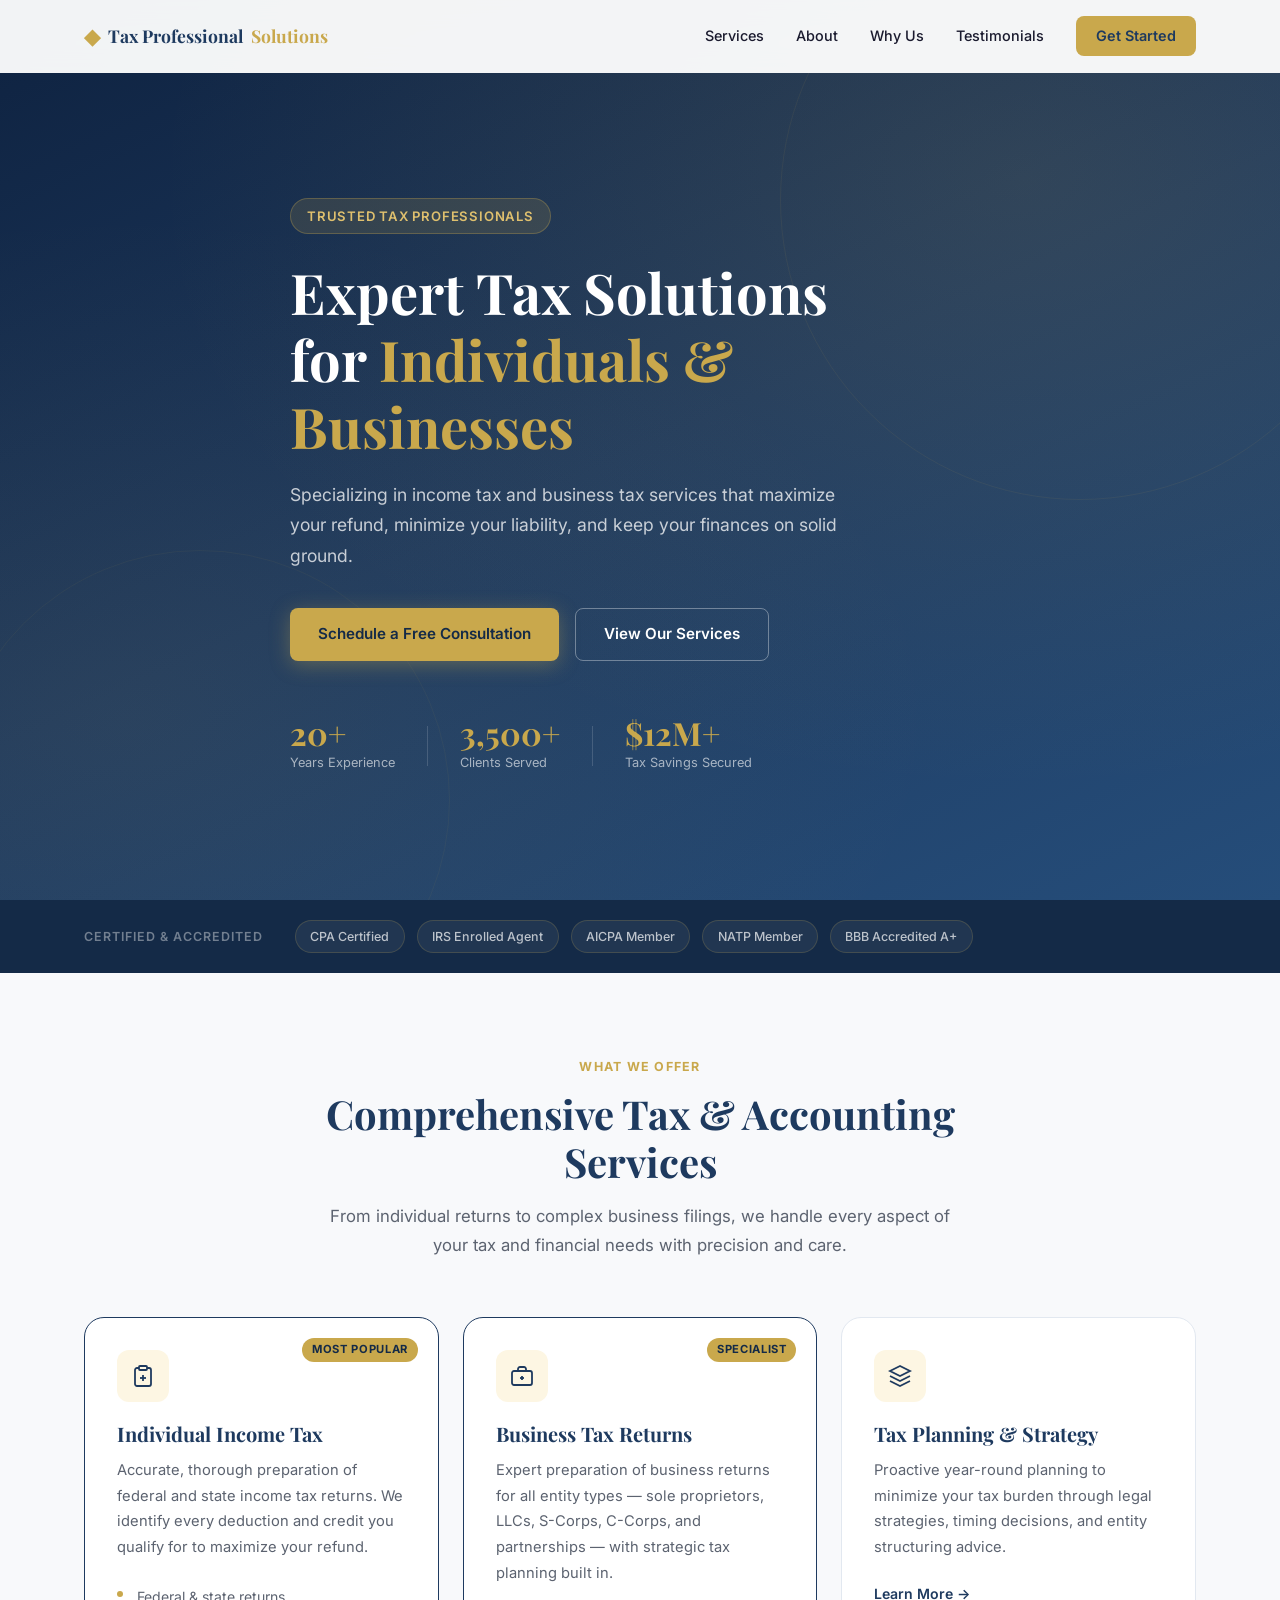
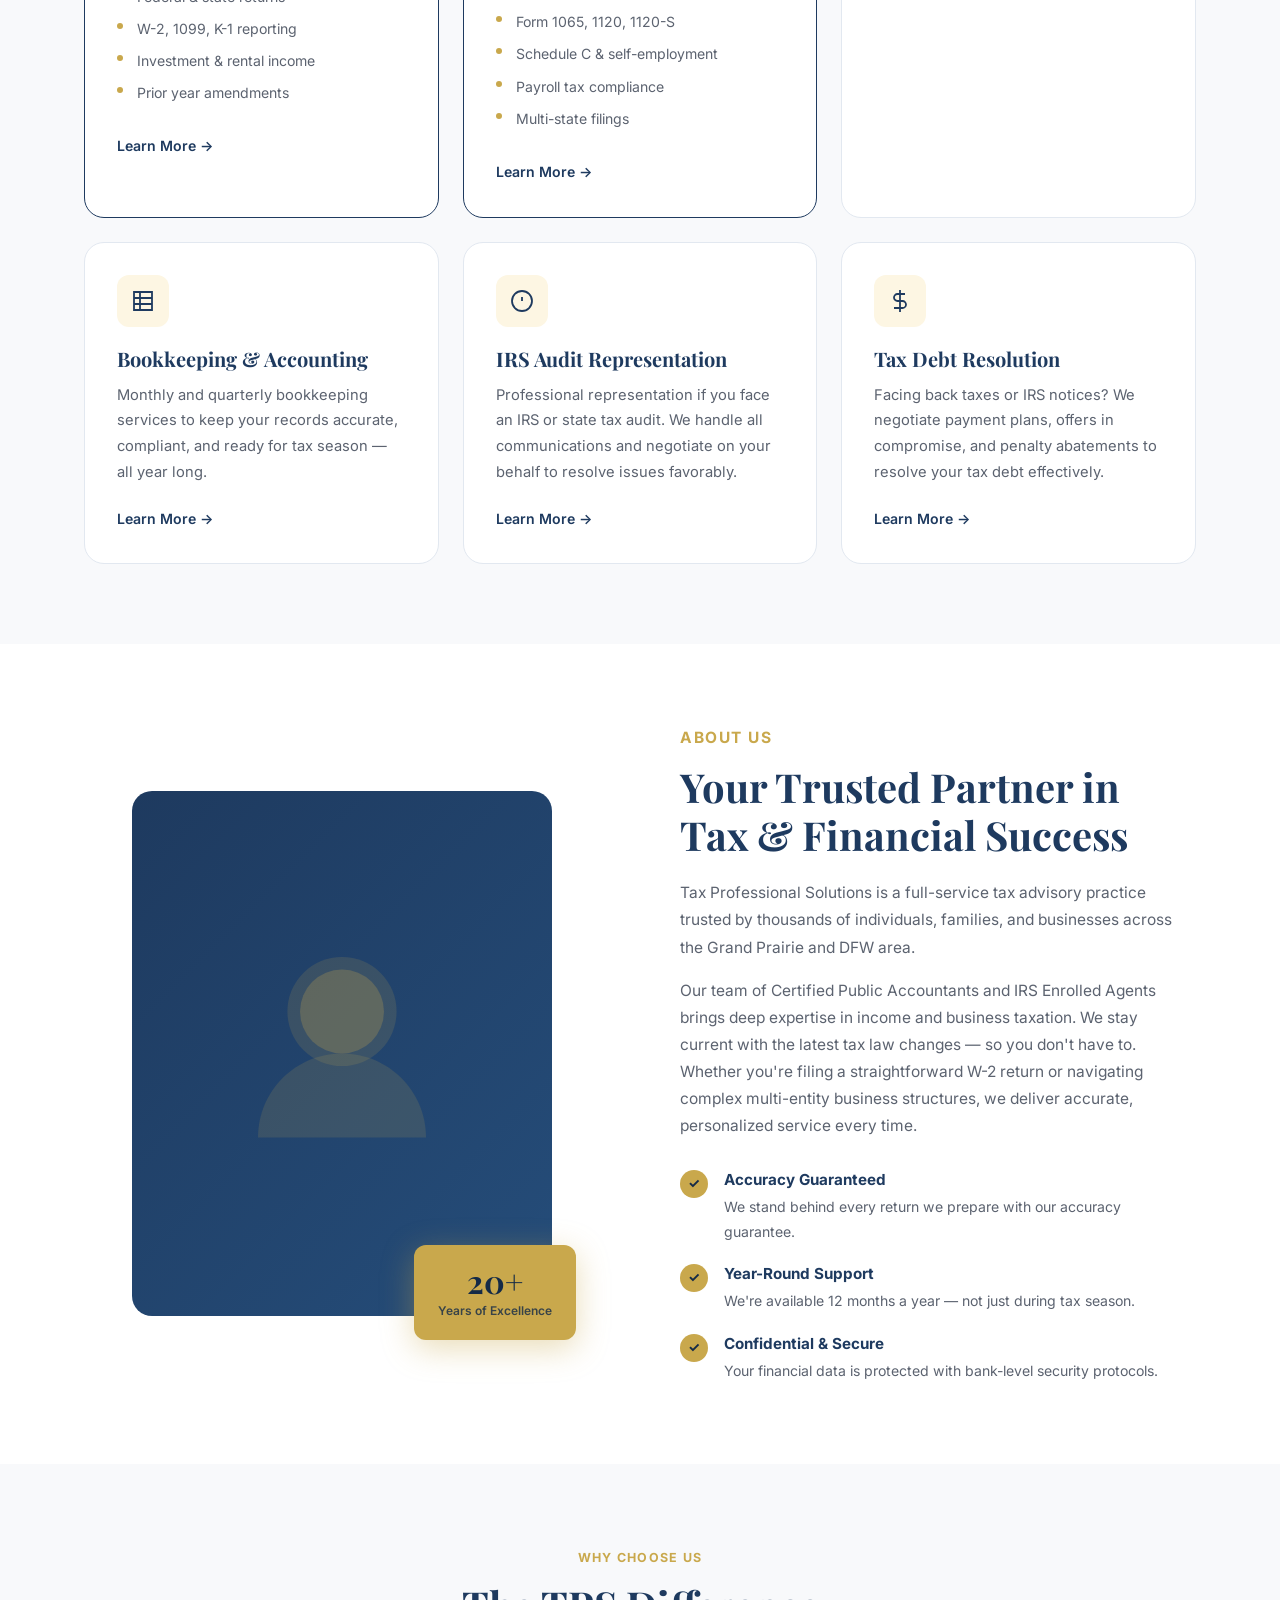
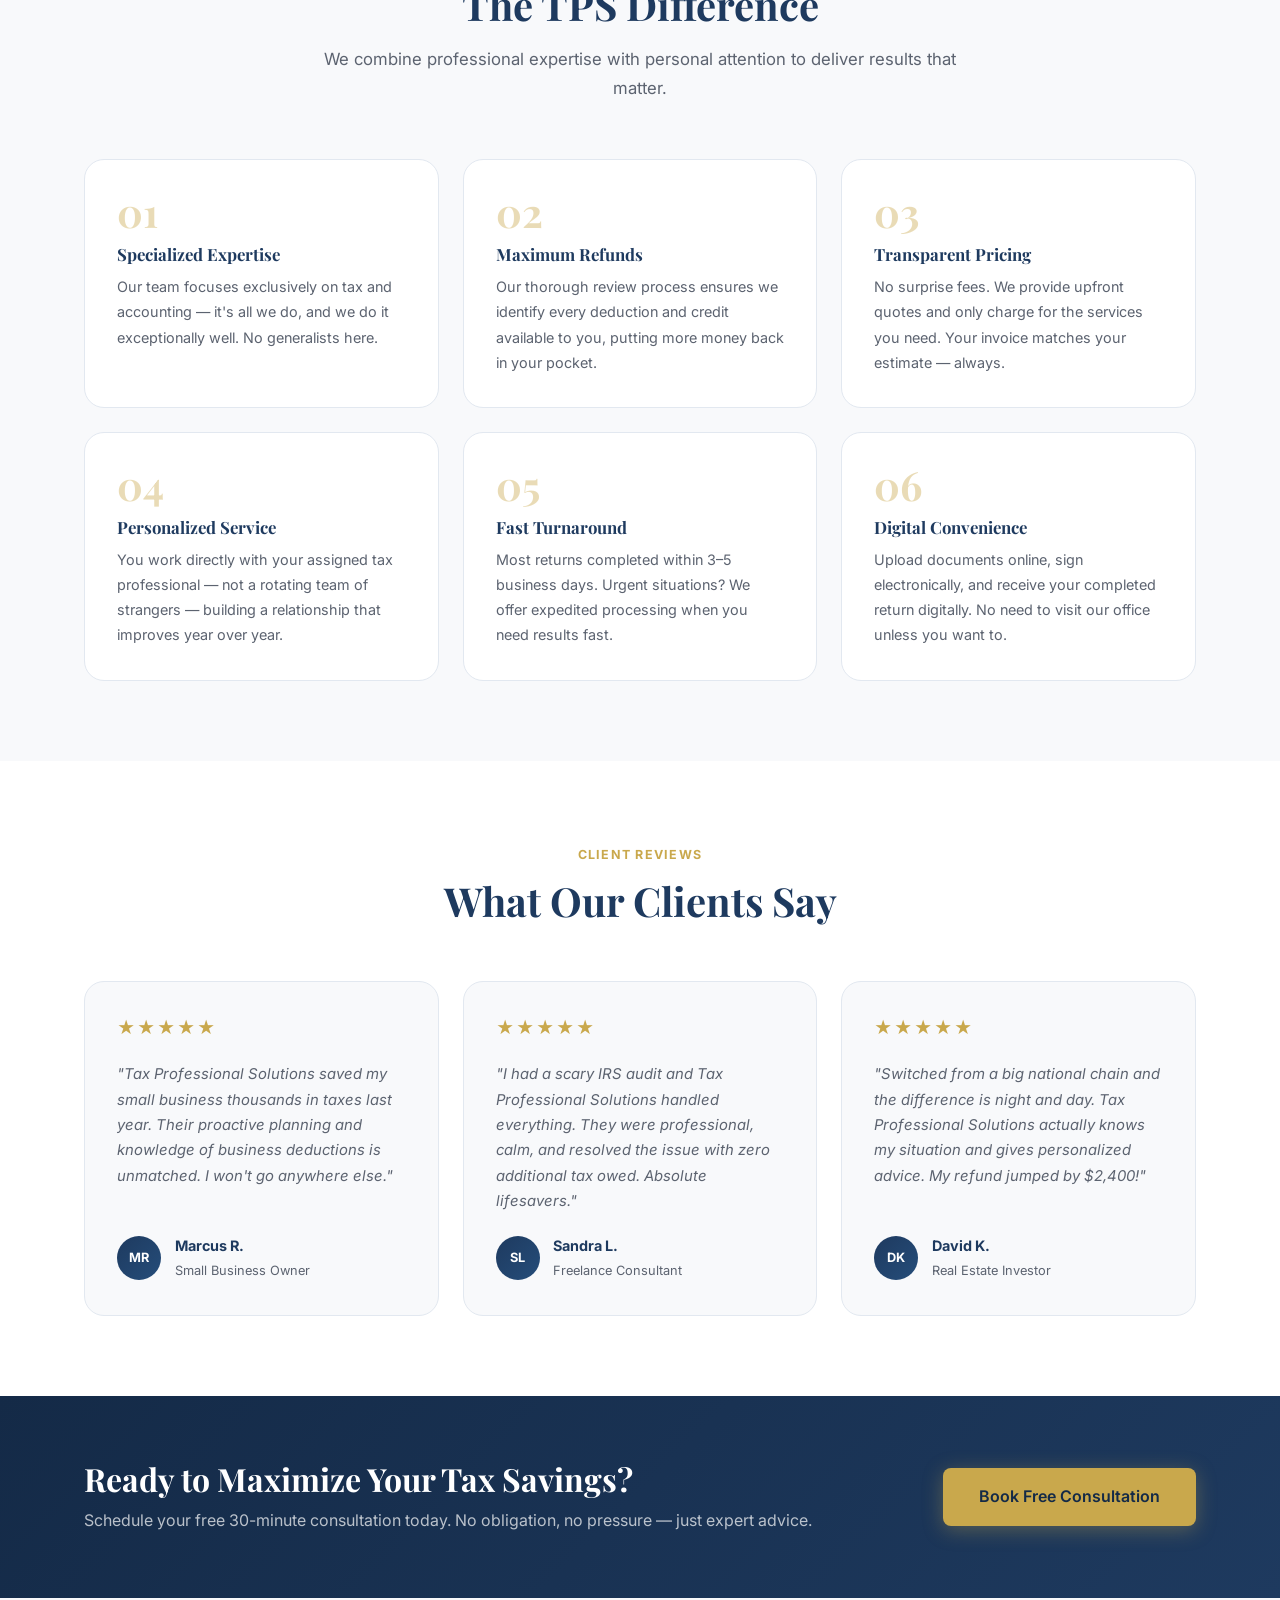
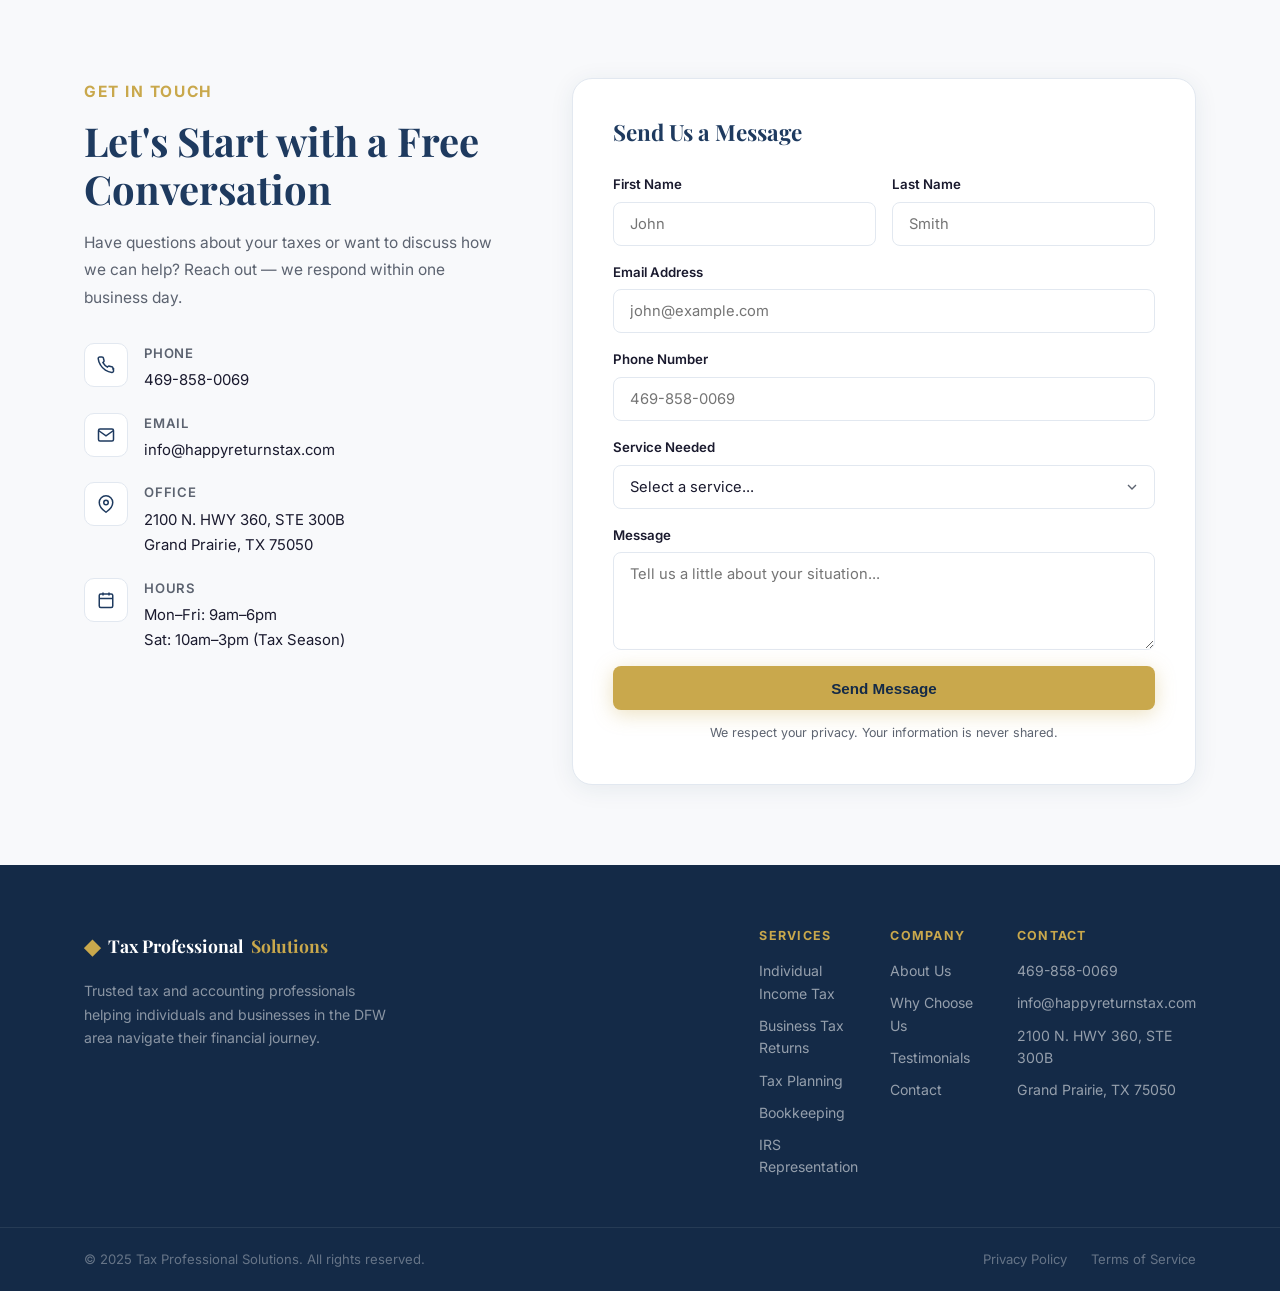
==== accounting/index.html @ 519390d7 "Add Tax Professional Solutions accounting business website Professional website for Tax Professional" ====
<!DOCTYPE html>
<html lang="en">
<head>
  <meta charset="UTF-8" />
  <meta name="viewport" content="width=device-width, initial-scale=1.0" />
  <title>Tax Professional Solutions | Income & Business Tax Specialists</title>
  <link rel="stylesheet" href="style.css" />
  <link rel="preconnect" href="https://fonts.googleapis.com" />
  <link rel="preconnect" href="https://fonts.gstatic.com" crossorigin />
  <link href="https://fonts.googleapis.com/css2?family=Inter:wght@300;400;500;600;700;800&family=Playfair+Display:wght@600;700&display=swap" rel="stylesheet" />
</head>
<body>

  <!-- Navigation -->
  <header class="navbar" id="navbar">
    <div class="container nav-inner">
      <a href="#home" class="logo">
        <span class="logo-icon">&#9670;</span>
        Tax Professional <span>Solutions</span>
      </a>
      <nav class="nav-links" id="nav-links">
        <a href="#services">Services</a>
        <a href="#about">About</a>
        <a href="#why-us">Why Us</a>
        <a href="#testimonials">Testimonials</a>
        <a href="#contact" class="btn-nav">Get Started</a>
      </nav>
      <button class="hamburger" id="hamburger" aria-label="Toggle menu">
        <span></span><span></span><span></span>
      </button>
    </div>
  </header>

  <!-- Hero -->
  <section class="hero" id="home">
    <div class="hero-bg"></div>
    <div class="container hero-content">
      <div class="hero-badge">Trusted Tax Professionals</div>
      <h1>Expert Tax Solutions<br />for <span class="highlight">Individuals &amp; Businesses</span></h1>
      <p class="hero-sub">
        Specializing in income tax and business tax services that maximize your refund,
        minimize your liability, and keep your finances on solid ground.
      </p>
      <div class="hero-actions">
        <a href="#contact" class="btn btn-primary">Schedule a Free Consultation</a>
        <a href="#services" class="btn btn-outline">View Our Services</a>
      </div>
      <div class="hero-stats">
        <div class="stat">
          <span class="stat-num">20+</span>
          <span class="stat-label">Years Experience</span>
        </div>
        <div class="stat-divider"></div>
        <div class="stat">
          <span class="stat-num">3,500+</span>
          <span class="stat-label">Clients Served</span>
        </div>
        <div class="stat-divider"></div>
        <div class="stat">
          <span class="stat-num">$12M+</span>
          <span class="stat-label">Tax Savings Secured</span>
        </div>
      </div>
    </div>
  </section>

  <!-- Trust Bar -->
  <section class="trust-bar">
    <div class="container trust-inner">
      <span class="trust-label">Certified &amp; Accredited</span>
      <div class="trust-badges">
        <div class="badge">CPA Certified</div>
        <div class="badge">IRS Enrolled Agent</div>
        <div class="badge">AICPA Member</div>
        <div class="badge">NATP Member</div>
        <div class="badge">BBB Accredited A+</div>
      </div>
    </div>
  </section>

  <!-- Services -->
  <section class="services section" id="services">
    <div class="container">
      <div class="section-header">
        <p class="section-tag">What We Offer</p>
        <h2>Comprehensive Tax &amp; Accounting Services</h2>
        <p class="section-sub">
          From individual returns to complex business filings, we handle every aspect
          of your tax and financial needs with precision and care.
        </p>
      </div>
      <div class="services-grid">

        <div class="service-card featured">
          <div class="service-icon">
            <svg viewBox="0 0 24 24" fill="none" stroke="currentColor" stroke-width="1.8"><path d="M16 4h2a2 2 0 0 1 2 2v14a2 2 0 0 1-2 2H6a2 2 0 0 1-2-2V6a2 2 0 0 1 2-2h2"/><rect x="8" y="2" width="8" height="4" rx="1" ry="1"/><line x1="12" y1="11" x2="12" y2="17"/><line x1="9" y1="14" x2="15" y2="14"/></svg>
          </div>
          <div class="service-badge">Most Popular</div>
          <h3>Individual Income Tax</h3>
          <p>Accurate, thorough preparation of federal and state income tax returns. We identify every deduction and credit you qualify for to maximize your refund.</p>
          <ul class="service-features">
            <li>Federal &amp; state returns</li>
            <li>W-2, 1099, K-1 reporting</li>
            <li>Investment &amp; rental income</li>
            <li>Prior year amendments</li>
          </ul>
          <a href="#contact" class="service-link">Learn More &rarr;</a>
        </div>

        <div class="service-card featured">
          <div class="service-icon">
            <svg viewBox="0 0 24 24" fill="none" stroke="currentColor" stroke-width="1.8"><rect x="2" y="7" width="20" height="14" rx="2"/><path d="M16 7V5a2 2 0 0 0-2-2h-4a2 2 0 0 0-2 2v2"/><line x1="12" y1="12" x2="12" y2="16"/><line x1="10" y1="14" x2="14" y2="14"/></svg>
          </div>
          <div class="service-badge">Specialist</div>
          <h3>Business Tax Returns</h3>
          <p>Expert preparation of business returns for all entity types — sole proprietors, LLCs, S-Corps, C-Corps, and partnerships — with strategic tax planning built in.</p>
          <ul class="service-features">
            <li>Form 1065, 1120, 1120-S</li>
            <li>Schedule C &amp; self-employment</li>
            <li>Payroll tax compliance</li>
            <li>Multi-state filings</li>
          </ul>
          <a href="#contact" class="service-link">Learn More &rarr;</a>
        </div>

        <div class="service-card">
          <div class="service-icon">
            <svg viewBox="0 0 24 24" fill="none" stroke="currentColor" stroke-width="1.8"><path d="M12 2L2 7l10 5 10-5-10-5z"/><path d="M2 17l10 5 10-5"/><path d="M2 12l10 5 10-5"/></svg>
          </div>
          <h3>Tax Planning &amp; Strategy</h3>
          <p>Proactive year-round planning to minimize your tax burden through legal strategies, timing decisions, and entity structuring advice.</p>
          <a href="#contact" class="service-link">Learn More &rarr;</a>
        </div>

        <div class="service-card">
          <div class="service-icon">
            <svg viewBox="0 0 24 24" fill="none" stroke="currentColor" stroke-width="1.8"><path d="M3 3h18v18H3z"/><path d="M3 9h18M3 15h18M9 3v18"/></svg>
          </div>
          <h3>Bookkeeping &amp; Accounting</h3>
          <p>Monthly and quarterly bookkeeping services to keep your records accurate, compliant, and ready for tax season — all year long.</p>
          <a href="#contact" class="service-link">Learn More &rarr;</a>
        </div>

        <div class="service-card">
          <div class="service-icon">
            <svg viewBox="0 0 24 24" fill="none" stroke="currentColor" stroke-width="1.8"><circle cx="12" cy="12" r="10"/><line x1="12" y1="8" x2="12" y2="12"/><line x1="12" y1="16" x2="12.01" y2="16"/></svg>
          </div>
          <h3>IRS Audit Representation</h3>
          <p>Professional representation if you face an IRS or state tax audit. We handle all communications and negotiate on your behalf to resolve issues favorably.</p>
          <a href="#contact" class="service-link">Learn More &rarr;</a>
        </div>

        <div class="service-card">
          <div class="service-icon">
            <svg viewBox="0 0 24 24" fill="none" stroke="currentColor" stroke-width="1.8"><line x1="12" y1="1" x2="12" y2="23"/><path d="M17 5H9.5a3.5 3.5 0 1 0 0 7h5a3.5 3.5 0 1 1 0 7H6"/></svg>
          </div>
          <h3>Tax Debt Resolution</h3>
          <p>Facing back taxes or IRS notices? We negotiate payment plans, offers in compromise, and penalty abatements to resolve your tax debt effectively.</p>
          <a href="#contact" class="service-link">Learn More &rarr;</a>
        </div>

      </div>
    </div>
  </section>

  <!-- About -->
  <section class="about section" id="about">
    <div class="container about-inner">
      <div class="about-visual">
        <div class="about-img-wrap">
          <div class="about-img-placeholder">
            <svg viewBox="0 0 120 120" fill="none"><circle cx="60" cy="40" r="26" fill="#c9a84c" opacity="0.15"/><circle cx="60" cy="40" r="20" fill="#c9a84c" opacity="0.25"/><path d="M20 100c0-22.1 17.9-40 40-40s40 17.9 40 40" fill="#c9a84c" opacity="0.15"/></svg>
          </div>
          <div class="about-card-float">
            <span class="float-num">20+</span>
            <span class="float-label">Years of Excellence</span>
          </div>
        </div>
      </div>
      <div class="about-text">
        <p class="section-tag">About Us</p>
        <h2>Your Trusted Partner in Tax &amp; Financial Success</h2>
        <p>
          Tax Professional Solutions is a full-service tax advisory practice trusted by thousands
          of individuals, families, and businesses across the Grand Prairie and DFW area.
        </p>
        <p>
          Our team of Certified Public Accountants and IRS Enrolled Agents brings deep expertise
          in income and business taxation. We stay current with the latest tax law changes — so you
          don't have to. Whether you're filing a straightforward W-2 return or navigating complex
          multi-entity business structures, we deliver accurate, personalized service every time.
        </p>
        <div class="about-values">
          <div class="value-item">
            <div class="value-icon">&#10003;</div>
            <div>
              <strong>Accuracy Guaranteed</strong>
              <p>We stand behind every return we prepare with our accuracy guarantee.</p>
            </div>
          </div>
          <div class="value-item">
            <div class="value-icon">&#10003;</div>
            <div>
              <strong>Year-Round Support</strong>
              <p>We're available 12 months a year — not just during tax season.</p>
            </div>
          </div>
          <div class="value-item">
            <div class="value-icon">&#10003;</div>
            <div>
              <strong>Confidential &amp; Secure</strong>
              <p>Your financial data is protected with bank-level security protocols.</p>
            </div>
          </div>
        </div>
      </div>
    </div>
  </section>

  <!-- Why Us -->
  <section class="why-us section" id="why-us">
    <div class="container">
      <div class="section-header">
        <p class="section-tag">Why Choose Us</p>
        <h2>The TPS Difference</h2>
        <p class="section-sub">We combine professional expertise with personal attention to deliver results that matter.</p>
      </div>
      <div class="why-grid">
        <div class="why-card">
          <div class="why-num">01</div>
          <h3>Specialized Expertise</h3>
          <p>Our team focuses exclusively on tax and accounting — it's all we do, and we do it exceptionally well. No generalists here.</p>
        </div>
        <div class="why-card">
          <div class="why-num">02</div>
          <h3>Maximum Refunds</h3>
          <p>Our thorough review process ensures we identify every deduction and credit available to you, putting more money back in your pocket.</p>
        </div>
        <div class="why-card">
          <div class="why-num">03</div>
          <h3>Transparent Pricing</h3>
          <p>No surprise fees. We provide upfront quotes and only charge for the services you need. Your invoice matches your estimate — always.</p>
        </div>
        <div class="why-card">
          <div class="why-num">04</div>
          <h3>Personalized Service</h3>
          <p>You work directly with your assigned tax professional — not a rotating team of strangers — building a relationship that improves year over year.</p>
        </div>
        <div class="why-card">
          <div class="why-num">05</div>
          <h3>Fast Turnaround</h3>
          <p>Most returns completed within 3–5 business days. Urgent situations? We offer expedited processing when you need results fast.</p>
        </div>
        <div class="why-card">
          <div class="why-num">06</div>
          <h3>Digital Convenience</h3>
          <p>Upload documents online, sign electronically, and receive your completed return digitally. No need to visit our office unless you want to.</p>
        </div>
      </div>
    </div>
  </section>

  <!-- Testimonials -->
  <section class="testimonials section" id="testimonials">
    <div class="container">
      <div class="section-header">
        <p class="section-tag">Client Reviews</p>
        <h2>What Our Clients Say</h2>
      </div>
      <div class="testimonials-grid">
        <div class="testimonial-card">
          <div class="stars">&#9733;&#9733;&#9733;&#9733;&#9733;</div>
          <p>"Tax Professional Solutions saved my small business thousands in taxes last year. Their proactive planning and knowledge of business deductions is unmatched. I won't go anywhere else."</p>
          <div class="testimonial-author">
            <div class="author-avatar">MR</div>
            <div>
              <strong>Marcus R.</strong>
              <span>Small Business Owner</span>
            </div>
          </div>
        </div>
        <div class="testimonial-card">
          <div class="stars">&#9733;&#9733;&#9733;&#9733;&#9733;</div>
          <p>"I had a scary IRS audit and Tax Professional Solutions handled everything. They were professional, calm, and resolved the issue with zero additional tax owed. Absolute lifesavers."</p>
          <div class="testimonial-author">
            <div class="author-avatar">SL</div>
            <div>
              <strong>Sandra L.</strong>
              <span>Freelance Consultant</span>
            </div>
          </div>
        </div>
        <div class="testimonial-card">
          <div class="stars">&#9733;&#9733;&#9733;&#9733;&#9733;</div>
          <p>"Switched from a big national chain and the difference is night and day. Tax Professional Solutions actually knows my situation and gives personalized advice. My refund jumped by $2,400!"</p>
          <div class="testimonial-author">
            <div class="author-avatar">DK</div>
            <div>
              <strong>David K.</strong>
              <span>Real Estate Investor</span>
            </div>
          </div>
        </div>
      </div>
    </div>
  </section>

  <!-- CTA Banner -->
  <section class="cta-banner">
    <div class="container cta-inner">
      <div class="cta-text">
        <h2>Ready to Maximize Your Tax Savings?</h2>
        <p>Schedule your free 30-minute consultation today. No obligation, no pressure — just expert advice.</p>
      </div>
      <a href="#contact" class="btn btn-primary btn-lg">Book Free Consultation</a>
    </div>
  </section>

  <!-- Contact -->
  <section class="contact section" id="contact">
    <div class="container contact-inner">
      <div class="contact-info">
        <p class="section-tag">Get In Touch</p>
        <h2>Let's Start with a Free Conversation</h2>
        <p>Have questions about your taxes or want to discuss how we can help? Reach out — we respond within one business day.</p>
        <div class="contact-details">
          <div class="contact-item">
            <div class="contact-icon">
              <svg viewBox="0 0 24 24" fill="none" stroke="currentColor" stroke-width="2"><path d="M22 16.92v3a2 2 0 0 1-2.18 2 19.79 19.79 0 0 1-8.63-3.07A19.5 19.5 0 0 1 4.69 12 19.79 19.79 0 0 1 1.61 3.41 2 2 0 0 1 3.6 1.22h3a2 2 0 0 1 2 1.72c.127.96.361 1.903.7 2.81a2 2 0 0 1-.45 2.11L7.91 8.78a16 16 0 0 0 6 6l.72-.72a2 2 0 0 1 2.11-.45c.907.339 1.85.573 2.81.7A2 2 0 0 1 21.22 16.92z"/></svg>
            </div>
            <div>
              <strong>Phone</strong>
              <span>469-858-0069</span>
            </div>
          </div>
          <div class="contact-item">
            <div class="contact-icon">
              <svg viewBox="0 0 24 24" fill="none" stroke="currentColor" stroke-width="2"><path d="M4 4h16c1.1 0 2 .9 2 2v12c0 1.1-.9 2-2 2H4c-1.1 0-2-.9-2-2V6c0-1.1.9-2 2-2z"/><polyline points="22,6 12,13 2,6"/></svg>
            </div>
            <div>
              <strong>Email</strong>
              <span>info@happyreturnstax.com</span>
            </div>
          </div>
          <div class="contact-item">
            <div class="contact-icon">
              <svg viewBox="0 0 24 24" fill="none" stroke="currentColor" stroke-width="2"><path d="M21 10c0 7-9 13-9 13s-9-6-9-13a9 9 0 0 1 18 0z"/><circle cx="12" cy="10" r="3"/></svg>
            </div>
            <div>
              <strong>Office</strong>
              <span>2100 N. HWY 360, STE 300B<br />Grand Prairie, TX 75050</span>
            </div>
          </div>
          <div class="contact-item">
            <div class="contact-icon">
              <svg viewBox="0 0 24 24" fill="none" stroke="currentColor" stroke-width="2"><rect x="3" y="4" width="18" height="18" rx="2" ry="2"/><line x1="16" y1="2" x2="16" y2="6"/><line x1="8" y1="2" x2="8" y2="6"/><line x1="3" y1="10" x2="21" y2="10"/></svg>
            </div>
            <div>
              <strong>Hours</strong>
              <span>Mon–Fri: 9am–6pm<br />Sat: 10am–3pm (Tax Season)</span>
            </div>
          </div>
        </div>
      </div>
      <div class="contact-form-wrap">
        <form class="contact-form" onsubmit="handleSubmit(event)">
          <h3>Send Us a Message</h3>
          <div class="form-row">
            <div class="form-group">
              <label for="first-name">First Name</label>
              <input type="text" id="first-name" name="first-name" placeholder="John" required />
            </div>
            <div class="form-group">
              <label for="last-name">Last Name</label>
              <input type="text" id="last-name" name="last-name" placeholder="Smith" required />
            </div>
          </div>
          <div class="form-group">
            <label for="email">Email Address</label>
            <input type="email" id="email" name="email" placeholder="john@example.com" required />
          </div>
          <div class="form-group">
            <label for="phone">Phone Number</label>
            <input type="tel" id="phone" name="phone" placeholder="469-858-0069" />
          </div>
          <div class="form-group">
            <label for="service">Service Needed</label>
            <select id="service" name="service">
              <option value="">Select a service...</option>
              <option value="individual-tax">Individual Income Tax</option>
              <option value="business-tax">Business Tax Return</option>
              <option value="tax-planning">Tax Planning &amp; Strategy</option>
              <option value="bookkeeping">Bookkeeping &amp; Accounting</option>
              <option value="irs-audit">IRS Audit Representation</option>
              <option value="tax-debt">Tax Debt Resolution</option>
              <option value="other">Other / Not Sure</option>
            </select>
          </div>
          <div class="form-group">
            <label for="message">Message</label>
            <textarea id="message" name="message" rows="4" placeholder="Tell us a little about your situation..."></textarea>
          </div>
          <button type="submit" class="btn btn-primary btn-full">Send Message</button>
          <p class="form-note">We respect your privacy. Your information is never shared.</p>
        </form>
        <div class="form-success" id="form-success" style="display:none;">
          <div class="success-icon">&#10003;</div>
          <h3>Message Received!</h3>
          <p>Thank you for reaching out. A member of our team will contact you within one business day.</p>
        </div>
      </div>
    </div>
  </section>

  <!-- Footer -->
  <footer class="footer">
    <div class="container footer-inner">
      <div class="footer-brand">
        <a href="#home" class="logo logo-light">
          <span class="logo-icon">&#9670;</span>
          Tax Professional <span>Solutions</span>
        </a>
        <p>Trusted tax and accounting professionals helping individuals and businesses in the DFW area navigate their financial journey.</p>
      </div>
      <div class="footer-links">
        <div class="footer-col">
          <h4>Services</h4>
          <ul>
            <li><a href="#services">Individual Income Tax</a></li>
            <li><a href="#services">Business Tax Returns</a></li>
            <li><a href="#services">Tax Planning</a></li>
            <li><a href="#services">Bookkeeping</a></li>
            <li><a href="#services">IRS Representation</a></li>
          </ul>
        </div>
        <div class="footer-col">
          <h4>Company</h4>
          <ul>
            <li><a href="#about">About Us</a></li>
            <li><a href="#why-us">Why Choose Us</a></li>
            <li><a href="#testimonials">Testimonials</a></li>
            <li><a href="#contact">Contact</a></li>
          </ul>
        </div>
        <div class="footer-col">
          <h4>Contact</h4>
          <ul>
            <li>469-858-0069</li>
            <li>info@happyreturnstax.com</li>
            <li>2100 N. HWY 360, STE 300B</li>
            <li>Grand Prairie, TX 75050</li>
          </ul>
        </div>
      </div>
    </div>
    <div class="footer-bottom">
      <div class="container">
        <p>&copy; 2025 Tax Professional Solutions. All rights reserved.</p>
        <div class="footer-legal">
          <a href="#">Privacy Policy</a>
          <a href="#">Terms of Service</a>
        </div>
      </div>
    </div>
  </footer>

  <script>
    // Sticky nav shadow
    const navbar = document.getElementById('navbar');
    window.addEventListener('scroll', () => {
      navbar.classList.toggle('scrolled', window.scrollY > 20);
    });

    // Mobile hamburger
    const hamburger = document.getElementById('hamburger');
    const navLinks = document.getElementById('nav-links');
    hamburger.addEventListener('click', () => {
      navLinks.classList.toggle('open');
      hamburger.classList.toggle('active');
    });
    navLinks.querySelectorAll('a').forEach(link => {
      link.addEventListener('click', () => {
        navLinks.classList.remove('open');
        hamburger.classList.remove('active');
      });
    });

    // Smooth scroll
    document.querySelectorAll('a[href^="#"]').forEach(anchor => {
      anchor.addEventListener('click', function(e) {
        e.preventDefault();
        const target = document.querySelector(this.getAttribute('href'));
        if (target) {
          const offset = 80;
          const top = target.getBoundingClientRect().top + window.scrollY - offset;
          window.scrollTo({ top, behavior: 'smooth' });
        }
      });
    });

    // Form submit
    function handleSubmit(e) {
      e.preventDefault();
      document.querySelector('.contact-form').style.display = 'none';
      document.getElementById('form-success').style.display = 'flex';
    }

    // Intersection observer for fade-in animations
    const observer = new IntersectionObserver((entries) => {
      entries.forEach(entry => {
        if (entry.isIntersecting) {
          entry.target.classList.add('visible');
        }
      });
    }, { threshold: 0.1 });

    document.querySelectorAll('.service-card, .why-card, .testimonial-card').forEach(el => {
      observer.observe(el);
    });
  </script>
</body>
</html>
---- accounting/style.css ----
/* ============================================================
   Pinnacle Tax & Accounting — Professional Website Styles
   Color Palette: Navy #1e3a5f | Gold #c9a84c | White #ffffff
   ============================================================ */

*, *::before, *::after {
  box-sizing: border-box;
  margin: 0;
  padding: 0;
}

:root {
  --navy: #1e3a5f;
  --navy-dark: #142a47;
  --navy-light: #254d7a;
  --gold: #c9a84c;
  --gold-light: #dfc06e;
  --gold-pale: #fdf6e3;
  --white: #ffffff;
  --off-white: #f8f9fb;
  --text: #1a1a2e;
  --text-muted: #5c6370;
  --border: #e2e8f0;
  --shadow: rgba(30, 58, 95, 0.08);
  --shadow-md: rgba(30, 58, 95, 0.14);
  --radius: 12px;
  --radius-lg: 20px;
}

html {
  scroll-behavior: smooth;
}

body {
  font-family: 'Inter', -apple-system, BlinkMacSystemFont, 'Segoe UI', sans-serif;
  color: var(--text);
  background: var(--white);
  line-height: 1.6;
  -webkit-font-smoothing: antialiased;
}

.container {
  max-width: 1160px;
  margin: 0 auto;
  padding: 0 1.5rem;
}

.section {
  padding: 5rem 0;
}

/* ============================================================
   TYPOGRAPHY
   ============================================================ */

h1, h2, h3, h4 {
  font-family: 'Playfair Display', Georgia, serif;
  line-height: 1.2;
  color: var(--navy);
}

h1 { font-size: clamp(2.2rem, 5vw, 3.5rem); }
h2 { font-size: clamp(1.8rem, 3.5vw, 2.5rem); }
h3 { font-size: 1.25rem; }

p { color: var(--text-muted); line-height: 1.75; }

/* ============================================================
   NAVIGATION
   ============================================================ */

.navbar {
  position: fixed;
  top: 0;
  left: 0;
  right: 0;
  z-index: 1000;
  background: rgba(255, 255, 255, 0.95);
  backdrop-filter: blur(12px);
  border-bottom: 1px solid transparent;
  transition: border-color 0.3s, box-shadow 0.3s;
}

.navbar.scrolled {
  border-color: var(--border);
  box-shadow: 0 2px 20px var(--shadow);
}

.nav-inner {
  display: flex;
  align-items: center;
  justify-content: space-between;
  height: 72px;
}

.logo {
  display: flex;
  align-items: center;
  gap: 0.5rem;
  text-decoration: none;
  font-weight: 700;
  font-size: 1.1rem;
  color: var(--navy);
  font-family: 'Playfair Display', serif;
}

.logo span { color: var(--gold); }

.logo-icon {
  color: var(--gold);
  font-size: 1.3rem;
}

.nav-links {
  display: flex;
  align-items: center;
  gap: 2rem;
  list-style: none;
}

.nav-links a {
  text-decoration: none;
  color: var(--text);
  font-size: 0.9rem;
  font-weight: 500;
  transition: color 0.2s;
}

.nav-links a:hover { color: var(--navy); }

.btn-nav {
  background: var(--gold) !important;
  color: var(--navy) !important;
  padding: 0.55rem 1.25rem;
  border-radius: 8px;
  font-weight: 600 !important;
  transition: background 0.2s, transform 0.2s !important;
}

.btn-nav:hover {
  background: var(--gold-light) !important;
  transform: translateY(-1px);
}

.hamburger {
  display: none;
  flex-direction: column;
  gap: 5px;
  background: none;
  border: none;
  cursor: pointer;
  padding: 4px;
}

.hamburger span {
  display: block;
  width: 24px;
  height: 2px;
  background: var(--navy);
  border-radius: 2px;
  transition: transform 0.3s, opacity 0.3s;
}

.hamburger.active span:nth-child(1) { transform: rotate(45deg) translate(5px, 5px); }
.hamburger.active span:nth-child(2) { opacity: 0; }
.hamburger.active span:nth-child(3) { transform: rotate(-45deg) translate(5px, -5px); }

/* ============================================================
   HERO
   ============================================================ */

.hero {
  position: relative;
  min-height: 100vh;
  display: flex;
  align-items: center;
  background: linear-gradient(155deg, #0e2240 0%, #1e3a5f 50%, #254d7a 100%);
  overflow: hidden;
  padding-top: 72px;
}

.hero-bg {
  position: absolute;
  inset: 0;
  background:
    radial-gradient(ellipse at 80% 20%, rgba(201, 168, 76, 0.12) 0%, transparent 60%),
    radial-gradient(ellipse at 10% 80%, rgba(201, 168, 76, 0.07) 0%, transparent 50%);
}

.hero-bg::before {
  content: '';
  position: absolute;
  top: -100px;
  right: -100px;
  width: 600px;
  height: 600px;
  border-radius: 50%;
  border: 1px solid rgba(201, 168, 76, 0.08);
}

.hero-bg::after {
  content: '';
  position: absolute;
  bottom: -150px;
  left: -50px;
  width: 500px;
  height: 500px;
  border-radius: 50%;
  border: 1px solid rgba(201, 168, 76, 0.06);
}

.hero-content {
  position: relative;
  z-index: 1;
  padding: 4rem 1.5rem;
}

.hero-badge {
  display: inline-block;
  background: rgba(201, 168, 76, 0.15);
  border: 1px solid rgba(201, 168, 76, 0.3);
  color: var(--gold-light);
  font-size: 0.82rem;
  font-weight: 600;
  letter-spacing: 0.06em;
  text-transform: uppercase;
  padding: 0.4rem 1rem;
  border-radius: 50px;
  margin-bottom: 1.5rem;
}

.hero h1 {
  color: var(--white);
  margin-bottom: 1.25rem;
  max-width: 700px;
}

.hero h1 .highlight {
  color: var(--gold);
}

.hero-sub {
  color: rgba(255, 255, 255, 0.75);
  font-size: 1.1rem;
  max-width: 580px;
  margin-bottom: 2.25rem;
}

.hero-actions {
  display: flex;
  gap: 1rem;
  flex-wrap: wrap;
  margin-bottom: 3.5rem;
}

.btn {
  display: inline-flex;
  align-items: center;
  justify-content: center;
  gap: 0.5rem;
  padding: 0.85rem 1.75rem;
  border-radius: 8px;
  font-size: 0.95rem;
  font-weight: 600;
  text-decoration: none;
  border: none;
  cursor: pointer;
  transition: transform 0.2s, box-shadow 0.2s, background 0.2s;
}

.btn:hover { transform: translateY(-2px); }

.btn-primary {
  background: var(--gold);
  color: var(--navy-dark);
  box-shadow: 0 4px 20px rgba(201, 168, 76, 0.35);
}

.btn-primary:hover {
  background: var(--gold-light);
  box-shadow: 0 6px 28px rgba(201, 168, 76, 0.45);
}

.btn-outline {
  background: transparent;
  color: var(--white);
  border: 1.5px solid rgba(255, 255, 255, 0.35);
}

.btn-outline:hover {
  background: rgba(255, 255, 255, 0.08);
  border-color: rgba(255, 255, 255, 0.6);
}

.btn-lg {
  padding: 1rem 2.25rem;
  font-size: 1rem;
}

.btn-full {
  width: 100%;
}

.hero-stats {
  display: flex;
  align-items: center;
  gap: 2rem;
  flex-wrap: wrap;
}

.stat { display: flex; flex-direction: column; }

.stat-num {
  font-family: 'Playfair Display', serif;
  font-size: 2rem;
  font-weight: 700;
  color: var(--gold);
  line-height: 1;
}

.stat-label {
  font-size: 0.8rem;
  color: rgba(255, 255, 255, 0.6);
  margin-top: 0.25rem;
}

.stat-divider {
  width: 1px;
  height: 40px;
  background: rgba(255, 255, 255, 0.15);
}

/* ============================================================
   TRUST BAR
   ============================================================ */

.trust-bar {
  background: var(--navy-dark);
  padding: 1.25rem 0;
}

.trust-inner {
  display: flex;
  align-items: center;
  gap: 2rem;
  flex-wrap: wrap;
}

.trust-label {
  font-size: 0.78rem;
  font-weight: 600;
  text-transform: uppercase;
  letter-spacing: 0.08em;
  color: rgba(255, 255, 255, 0.4);
  white-space: nowrap;
}

.trust-badges {
  display: flex;
  gap: 0.75rem;
  flex-wrap: wrap;
}

.badge {
  padding: 0.35rem 0.9rem;
  background: rgba(255, 255, 255, 0.06);
  border: 1px solid rgba(201, 168, 76, 0.2);
  border-radius: 50px;
  font-size: 0.78rem;
  font-weight: 500;
  color: rgba(255, 255, 255, 0.7);
}

/* ============================================================
   SECTION HEADERS
   ============================================================ */

.section-header {
  text-align: center;
  max-width: 640px;
  margin: 0 auto 3.5rem;
}

.section-tag {
  display: inline-block;
  font-size: 0.78rem;
  font-weight: 700;
  text-transform: uppercase;
  letter-spacing: 0.1em;
  color: var(--gold);
  margin-bottom: 0.75rem;
}

.section-sub {
  margin-top: 1rem;
  font-size: 1.05rem;
}

/* ============================================================
   SERVICES
   ============================================================ */

.services {
  background: var(--off-white);
}

.services-grid {
  display: grid;
  grid-template-columns: repeat(3, 1fr);
  gap: 1.5rem;
}

.service-card {
  background: var(--white);
  border: 1px solid var(--border);
  border-radius: var(--radius-lg);
  padding: 2rem;
  position: relative;
  transition: transform 0.3s, box-shadow 0.3s, border-color 0.3s;
  opacity: 0;
  transform: translateY(20px);
}

.service-card.visible {
  opacity: 1;
  transform: translateY(0);
  transition: opacity 0.5s ease, transform 0.5s ease, box-shadow 0.3s, border-color 0.3s;
}

.service-card:hover {
  transform: translateY(-4px);
  box-shadow: 0 12px 40px var(--shadow-md);
  border-color: var(--gold);
}

.service-card.featured {
  border-color: var(--navy);
}

.service-card.featured:hover {
  border-color: var(--gold);
}

.service-icon {
  width: 52px;
  height: 52px;
  background: var(--gold-pale);
  border-radius: 12px;
  display: flex;
  align-items: center;
  justify-content: center;
  color: var(--navy);
  margin-bottom: 1.25rem;
}

.service-icon svg {
  width: 24px;
  height: 24px;
}

.service-badge {
  position: absolute;
  top: 1.25rem;
  right: 1.25rem;
  background: var(--gold);
  color: var(--navy-dark);
  font-size: 0.7rem;
  font-weight: 700;
  text-transform: uppercase;
  letter-spacing: 0.06em;
  padding: 0.2rem 0.6rem;
  border-radius: 50px;
}

.service-card h3 {
  margin-bottom: 0.75rem;
  color: var(--navy);
}

.service-card p {
  font-size: 0.92rem;
  margin-bottom: 1.25rem;
}

.service-features {
  list-style: none;
  margin-bottom: 1.5rem;
}

.service-features li {
  font-size: 0.88rem;
  color: var(--text-muted);
  padding: 0.3rem 0;
  padding-left: 1.25rem;
  position: relative;
}

.service-features li::before {
  content: '';
  position: absolute;
  left: 0;
  top: 0.7em;
  width: 6px;
  height: 6px;
  border-radius: 50%;
  background: var(--gold);
}

.service-link {
  display: inline-flex;
  align-items: center;
  gap: 0.4rem;
  font-size: 0.88rem;
  font-weight: 600;
  color: var(--navy);
  text-decoration: none;
  transition: gap 0.2s, color 0.2s;
}

.service-link:hover {
  gap: 0.65rem;
  color: var(--gold);
}

/* ============================================================
   ABOUT
   ============================================================ */

.about { background: var(--white); }

.about-inner {
  display: grid;
  grid-template-columns: 1fr 1fr;
  gap: 5rem;
  align-items: center;
}

.about-visual {
  display: flex;
  justify-content: center;
}

.about-img-wrap {
  position: relative;
  width: 100%;
  max-width: 420px;
}

.about-img-placeholder {
  width: 100%;
  aspect-ratio: 4/5;
  background: linear-gradient(135deg, var(--navy) 0%, var(--navy-light) 100%);
  border-radius: var(--radius-lg);
  display: flex;
  align-items: center;
  justify-content: center;
  overflow: hidden;
}

.about-img-placeholder svg {
  width: 60%;
  height: 60%;
}

.about-card-float {
  position: absolute;
  bottom: -1.5rem;
  right: -1.5rem;
  background: var(--gold);
  color: var(--navy-dark);
  border-radius: var(--radius);
  padding: 1.25rem 1.5rem;
  text-align: center;
  box-shadow: 0 8px 32px rgba(201, 168, 76, 0.4);
}

.float-num {
  display: block;
  font-family: 'Playfair Display', serif;
  font-size: 2rem;
  font-weight: 700;
  line-height: 1;
}

.float-label {
  display: block;
  font-size: 0.75rem;
  font-weight: 600;
  margin-top: 0.25rem;
  opacity: 0.8;
}

.about-text { padding-right: 1rem; }

.about-text .section-tag { display: block; margin-bottom: 0.75rem; }

.about-text h2 { margin-bottom: 1.25rem; }

.about-text > p {
  margin-bottom: 1rem;
  font-size: 0.97rem;
}

.about-values {
  margin-top: 1.75rem;
  display: flex;
  flex-direction: column;
  gap: 1.1rem;
}

.value-item {
  display: flex;
  gap: 1rem;
  align-items: flex-start;
}

.value-icon {
  flex-shrink: 0;
  width: 28px;
  height: 28px;
  background: var(--gold);
  color: var(--navy-dark);
  border-radius: 50%;
  display: flex;
  align-items: center;
  justify-content: center;
  font-weight: 700;
  font-size: 0.85rem;
  margin-top: 2px;
}

.value-item strong {
  display: block;
  font-size: 0.95rem;
  color: var(--navy);
  margin-bottom: 0.2rem;
}

.value-item p {
  font-size: 0.88rem;
  margin: 0;
}

/* ============================================================
   WHY US
   ============================================================ */

.why-us { background: var(--off-white); }

.why-grid {
  display: grid;
  grid-template-columns: repeat(3, 1fr);
  gap: 1.5rem;
}

.why-card {
  background: var(--white);
  border: 1px solid var(--border);
  border-radius: var(--radius-lg);
  padding: 2rem;
  transition: transform 0.3s, box-shadow 0.3s, border-color 0.3s;
  opacity: 0;
  transform: translateY(20px);
}

.why-card.visible {
  opacity: 1;
  transform: translateY(0);
  transition: opacity 0.5s ease, transform 0.5s ease, box-shadow 0.3s, border-color 0.3s;
}

.why-card:hover {
  transform: translateY(-4px);
  box-shadow: 0 10px 36px var(--shadow-md);
  border-color: var(--gold);
}

.why-num {
  font-family: 'Playfair Display', serif;
  font-size: 2.5rem;
  font-weight: 700;
  color: var(--gold);
  opacity: 0.4;
  line-height: 1;
  margin-bottom: 0.75rem;
}

.why-card h3 {
  font-size: 1.05rem;
  margin-bottom: 0.6rem;
}

.why-card p { font-size: 0.9rem; }

/* ============================================================
   TESTIMONIALS
   ============================================================ */

.testimonials { background: var(--white); }

.testimonials-grid {
  display: grid;
  grid-template-columns: repeat(3, 1fr);
  gap: 1.5rem;
}

.testimonial-card {
  background: var(--off-white);
  border: 1px solid var(--border);
  border-radius: var(--radius-lg);
  padding: 2rem;
  display: flex;
  flex-direction: column;
  gap: 1.25rem;
  transition: transform 0.3s, box-shadow 0.3s;
  opacity: 0;
  transform: translateY(20px);
}

.testimonial-card.visible {
  opacity: 1;
  transform: translateY(0);
  transition: opacity 0.5s ease, transform 0.5s ease, box-shadow 0.3s;
}

.testimonial-card:hover {
  transform: translateY(-4px);
  box-shadow: 0 10px 36px var(--shadow-md);
}

.stars {
  color: var(--gold);
  font-size: 1.1rem;
  letter-spacing: 2px;
}

.testimonial-card > p {
  font-size: 0.93rem;
  font-style: italic;
  line-height: 1.7;
  flex: 1;
}

.testimonial-author {
  display: flex;
  align-items: center;
  gap: 0.85rem;
}

.author-avatar {
  width: 44px;
  height: 44px;
  border-radius: 50%;
  background: linear-gradient(135deg, var(--navy), var(--navy-light));
  color: var(--white);
  font-size: 0.8rem;
  font-weight: 700;
  display: flex;
  align-items: center;
  justify-content: center;
  flex-shrink: 0;
}

.testimonial-author strong {
  display: block;
  font-size: 0.9rem;
  color: var(--navy);
}

.testimonial-author span {
  font-size: 0.8rem;
  color: var(--text-muted);
}

/* ============================================================
   CTA BANNER
   ============================================================ */

.cta-banner {
  background: linear-gradient(135deg, var(--navy-dark) 0%, var(--navy) 100%);
  padding: 4rem 0;
}

.cta-inner {
  display: flex;
  align-items: center;
  justify-content: space-between;
  gap: 2rem;
  flex-wrap: wrap;
}

.cta-text h2 {
  color: var(--white);
  margin-bottom: 0.5rem;
  font-size: clamp(1.5rem, 3vw, 2rem);
}

.cta-text p {
  color: rgba(255, 255, 255, 0.7);
  font-size: 1rem;
}

/* ============================================================
   CONTACT
   ============================================================ */

.contact { background: var(--off-white); }

.contact-inner {
  display: grid;
  grid-template-columns: 1fr 1fr;
  gap: 4rem;
  align-items: start;
}

.contact-info .section-tag { display: block; margin-bottom: 0.75rem; }

.contact-info h2 { margin-bottom: 1rem; }

.contact-info > p {
  font-size: 0.97rem;
  margin-bottom: 2rem;
}

.contact-details {
  display: flex;
  flex-direction: column;
  gap: 1.25rem;
}

.contact-item {
  display: flex;
  align-items: flex-start;
  gap: 1rem;
}

.contact-icon {
  width: 44px;
  height: 44px;
  background: var(--white);
  border: 1px solid var(--border);
  border-radius: 10px;
  display: flex;
  align-items: center;
  justify-content: center;
  flex-shrink: 0;
  color: var(--navy);
}

.contact-icon svg {
  width: 18px;
  height: 18px;
}

.contact-item strong {
  display: block;
  font-size: 0.82rem;
  font-weight: 600;
  text-transform: uppercase;
  letter-spacing: 0.06em;
  color: var(--text-muted);
  margin-bottom: 0.2rem;
}

.contact-item span {
  font-size: 0.93rem;
  color: var(--text);
  line-height: 1.5;
}

/* Form */
.contact-form-wrap {
  background: var(--white);
  border: 1px solid var(--border);
  border-radius: var(--radius-lg);
  padding: 2.5rem;
  box-shadow: 0 4px 24px var(--shadow);
}

.contact-form h3 {
  font-family: 'Playfair Display', serif;
  font-size: 1.4rem;
  color: var(--navy);
  margin-bottom: 1.75rem;
}

.form-row {
  display: grid;
  grid-template-columns: 1fr 1fr;
  gap: 1rem;
}

.form-group {
  display: flex;
  flex-direction: column;
  gap: 0.4rem;
  margin-bottom: 1rem;
}

.form-group label {
  font-size: 0.83rem;
  font-weight: 600;
  color: var(--text);
}

.form-group input,
.form-group select,
.form-group textarea {
  padding: 0.75rem 1rem;
  border: 1.5px solid var(--border);
  border-radius: 8px;
  font-size: 0.92rem;
  font-family: inherit;
  color: var(--text);
  background: var(--white);
  transition: border-color 0.2s, box-shadow 0.2s;
  outline: none;
}

.form-group input:focus,
.form-group select:focus,
.form-group textarea:focus {
  border-color: var(--navy);
  box-shadow: 0 0 0 3px rgba(30, 58, 95, 0.1);
}

.form-group select {
  appearance: none;
  background-image: url("data:image/svg+xml,%3Csvg xmlns='http://www.w3.org/2000/svg' viewBox='0 0 24 24' fill='none' stroke='%235c6370' stroke-width='2'%3E%3Cpolyline points='6 9 12 15 18 9'/%3E%3C/svg%3E");
  background-repeat: no-repeat;
  background-position: right 0.85rem center;
  background-size: 16px;
  padding-right: 2.5rem;
}

.form-group textarea { resize: vertical; }

.form-note {
  text-align: center;
  font-size: 0.78rem;
  color: var(--text-muted);
  margin-top: 0.75rem;
}

.form-success {
  display: flex;
  flex-direction: column;
  align-items: center;
  justify-content: center;
  text-align: center;
  padding: 3rem 1rem;
  gap: 1rem;
  min-height: 350px;
}

.success-icon {
  width: 72px;
  height: 72px;
  background: #22c55e;
  color: #fff;
  border-radius: 50%;
  display: flex;
  align-items: center;
  justify-content: center;
  font-size: 2rem;
  font-weight: 700;
}

.form-success h3 { color: var(--navy); font-size: 1.5rem; }
.form-success p { font-size: 0.95rem; max-width: 300px; }

/* ============================================================
   FOOTER
   ============================================================ */

.footer {
  background: var(--navy-dark);
  color: rgba(255, 255, 255, 0.65);
}

.footer-inner {
  display: grid;
  grid-template-columns: 1.4fr 1fr;
  gap: 4rem;
  padding: 4rem 1.5rem 3rem;
  max-width: 1160px;
  margin: 0 auto;
}

.footer-brand .logo-light {
  color: var(--white);
  margin-bottom: 1rem;
  display: inline-flex;
}

.footer-brand p {
  font-size: 0.88rem;
  color: rgba(255, 255, 255, 0.5);
  max-width: 320px;
  line-height: 1.7;
}

.footer-links {
  display: grid;
  grid-template-columns: repeat(3, 1fr);
  gap: 2rem;
}

.footer-col h4 {
  font-family: 'Inter', sans-serif;
  font-size: 0.78rem;
  font-weight: 700;
  text-transform: uppercase;
  letter-spacing: 0.1em;
  color: var(--gold);
  margin-bottom: 1rem;
}

.footer-col ul {
  list-style: none;
  display: flex;
  flex-direction: column;
  gap: 0.6rem;
}

.footer-col ul li,
.footer-col ul a {
  font-size: 0.88rem;
  color: rgba(255, 255, 255, 0.55);
  text-decoration: none;
  transition: color 0.2s;
}

.footer-col ul a:hover { color: var(--gold-light); }

.footer-bottom {
  border-top: 1px solid rgba(255, 255, 255, 0.08);
}

.footer-bottom .container {
  display: flex;
  align-items: center;
  justify-content: space-between;
  padding-top: 1.25rem;
  padding-bottom: 1.25rem;
  flex-wrap: wrap;
  gap: 1rem;
}

.footer-bottom p {
  font-size: 0.82rem;
  color: rgba(255, 255, 255, 0.35);
}

.footer-legal {
  display: flex;
  gap: 1.5rem;
}

.footer-legal a {
  font-size: 0.82rem;
  color: rgba(255, 255, 255, 0.35);
  text-decoration: none;
  transition: color 0.2s;
}

.footer-legal a:hover { color: rgba(255, 255, 255, 0.65); }

/* ============================================================
   RESPONSIVE
   ============================================================ */

@media (max-width: 1024px) {
  .services-grid { grid-template-columns: repeat(2, 1fr); }
  .why-grid { grid-template-columns: repeat(2, 1fr); }
  .about-inner { gap: 3rem; }
}

/* ---- Tablet + Mobile (≤768px) ---- */
@media (max-width: 768px) {
  .section { padding: 3rem 0; }
  .container { padding: 0 1.1rem; }

  /* Nav */
  .nav-inner { height: 62px; }

  .logo {
    font-size: 0.95rem;
    gap: 0.35rem;
  }

  .logo-icon { font-size: 1.1rem; }

  .nav-links {
    position: fixed;
    top: 62px;
    left: 0;
    right: 0;
    background: var(--white);
    border-bottom: 2px solid var(--gold);
    flex-direction: column;
    align-items: stretch;
    padding: 0.5rem 1.1rem 1rem;
    gap: 0;
    transform: translateY(-110%);
    opacity: 0;
    pointer-events: none;
    transition: transform 0.3s ease, opacity 0.3s ease;
    z-index: 999;
    box-shadow: 0 8px 24px var(--shadow-md);
  }

  .nav-links.open {
    transform: translateY(0);
    opacity: 1;
    pointer-events: all;
  }

  .nav-links a {
    padding: 1rem 0;
    border-bottom: 1px solid var(--border);
    font-size: 1rem;
    color: var(--navy);
  }

  .nav-links a:last-child { border-bottom: none; }

  .btn-nav {
    margin-top: 0.75rem;
    padding: 1rem 1.25rem !important;
    text-align: center;
    border-radius: 8px;
    font-size: 1rem !important;
    border-bottom: none !important;
  }

  .hamburger { display: flex; }

  /* Hero */
  .hero {
    min-height: auto;
    padding-top: 62px;
  }

  .hero-content { padding: 2.5rem 1.1rem 3rem; }

  .hero-badge { font-size: 0.75rem; }

  .hero h1 { font-size: clamp(1.75rem, 7vw, 2.5rem); margin-bottom: 1rem; }

  .hero-sub { font-size: 1rem; margin-bottom: 1.75rem; }

  .hero-actions {
    flex-direction: column;
    gap: 0.75rem;
    margin-bottom: 2.5rem;
  }

  .hero-actions .btn { width: 100%; justify-content: center; font-size: 1rem; padding: 1rem 1.5rem; }

  .hero-stats {
    gap: 1.5rem;
    flex-wrap: wrap;
  }

  .stat-divider { display: none; }

  .stat-num { font-size: 1.6rem; }

  /* Trust bar */
  .trust-bar { padding: 1rem 0; overflow: hidden; }

  .trust-inner {
    flex-direction: column;
    align-items: flex-start;
    gap: 0.75rem;
  }

  .trust-badges {
    display: flex;
    flex-wrap: nowrap;
    overflow-x: auto;
    gap: 0.6rem;
    padding-bottom: 0.25rem;
    -webkit-overflow-scrolling: touch;
    scrollbar-width: none;
    width: 100%;
  }

  .trust-badges::-webkit-scrollbar { display: none; }

  .badge { white-space: nowrap; flex-shrink: 0; }

  /* Section headers */
  .section-header { margin-bottom: 2rem; }
  h2 { font-size: clamp(1.5rem, 6vw, 2rem); }

  /* Services */
  .services-grid { grid-template-columns: 1fr; gap: 1rem; }

  .service-card { padding: 1.5rem; border-radius: var(--radius); }

  /* About */
  .about-inner { grid-template-columns: 1fr; gap: 2rem; }
  .about-visual { order: -1; }

  .about-img-wrap {
    max-width: 100%;
  }

  .about-img-placeholder {
    aspect-ratio: 16/9;
    border-radius: var(--radius);
  }

  .about-card-float {
    bottom: -1rem;
    right: 0.75rem;
    padding: 0.9rem 1.1rem;
  }

  .float-num { font-size: 1.5rem; }
  .float-label { font-size: 0.7rem; }

  .about-text { padding-right: 0; }

  /* Why */
  .why-grid { grid-template-columns: 1fr; gap: 1rem; }
  .why-card { padding: 1.5rem; border-radius: var(--radius); }

  /* Testimonials */
  .testimonials-grid { grid-template-columns: 1fr; gap: 1rem; }
  .testimonial-card { padding: 1.5rem; border-radius: var(--radius); }

  /* CTA */
  .cta-banner { padding: 2.5rem 0; }
  .cta-inner { flex-direction: column; text-align: center; gap: 1.5rem; }
  .cta-text h2 { font-size: clamp(1.3rem, 5vw, 1.75rem); }
  .cta-inner .btn { width: 100%; max-width: 360px; }

  /* Contact */
  .contact-inner { grid-template-columns: 1fr; gap: 2rem; }

  .contact-form-wrap {
    padding: 1.5rem 1.25rem;
    border-radius: var(--radius);
  }

  .contact-form h3 { font-size: 1.2rem; margin-bottom: 1.25rem; }

  .form-group input,
  .form-group select,
  .form-group textarea {
    padding: 0.9rem 1rem;
    font-size: 1rem; /* prevents iOS zoom on focus */
  }

  .form-row { grid-template-columns: 1fr; gap: 0; }

  /* Footer */
  .footer-inner {
    grid-template-columns: 1fr;
    gap: 2rem;
    padding: 2.5rem 1.1rem 1.5rem;
  }

  .footer-links { grid-template-columns: repeat(2, 1fr); gap: 1.5rem; }

  .footer-bottom .container {
    flex-direction: column;
    align-items: center;
    text-align: center;
    gap: 0.5rem;
  }
}

/* ---- Small phones (≤480px) ---- */
@media (max-width: 480px) {
  .section { padding: 2.5rem 0; }

  .hero-content { padding: 2rem 1rem 2.5rem; }

  .hero-stats { gap: 1rem; }
  .stat-num { font-size: 1.4rem; }
  .stat-label { font-size: 0.72rem; }

  .footer-links { grid-template-columns: 1fr; gap: 1.25rem; }

  .contact-item { gap: 0.75rem; }
  .contact-icon { width: 38px; height: 38px; flex-shrink: 0; }
}
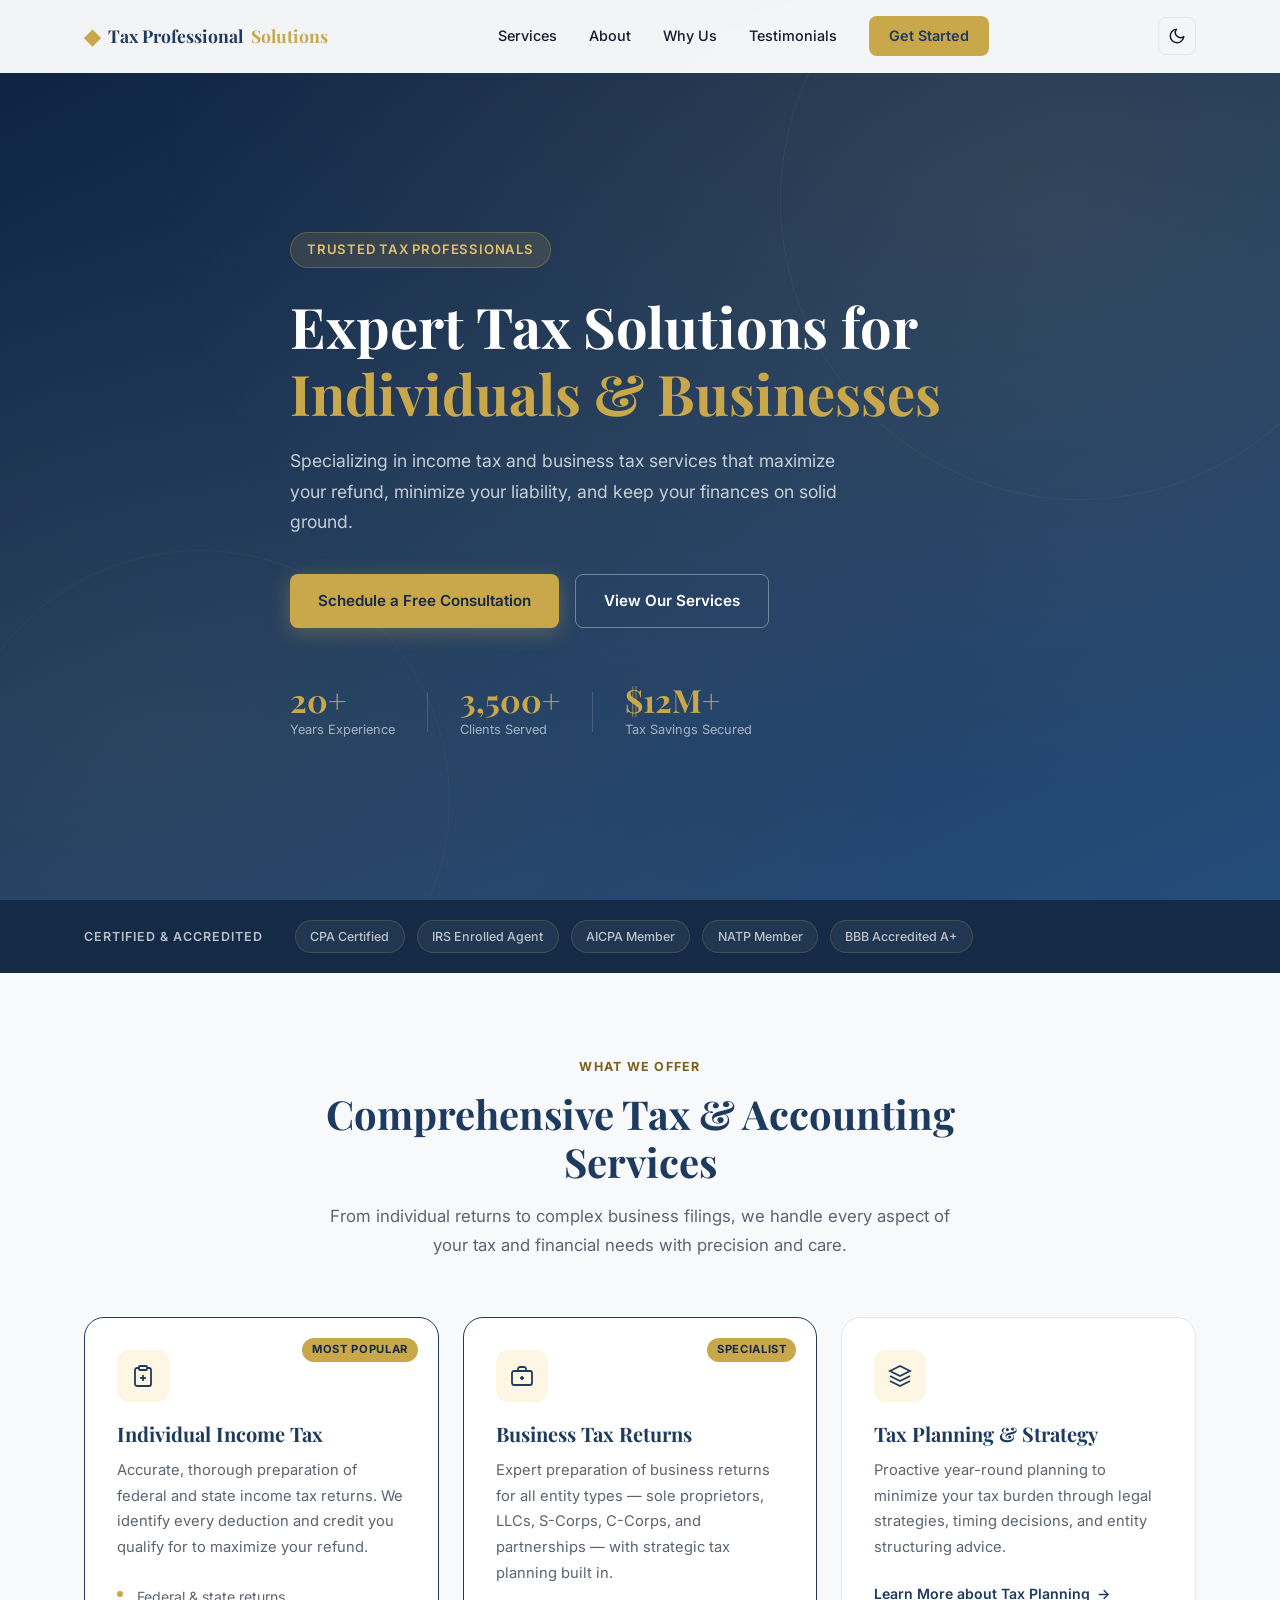
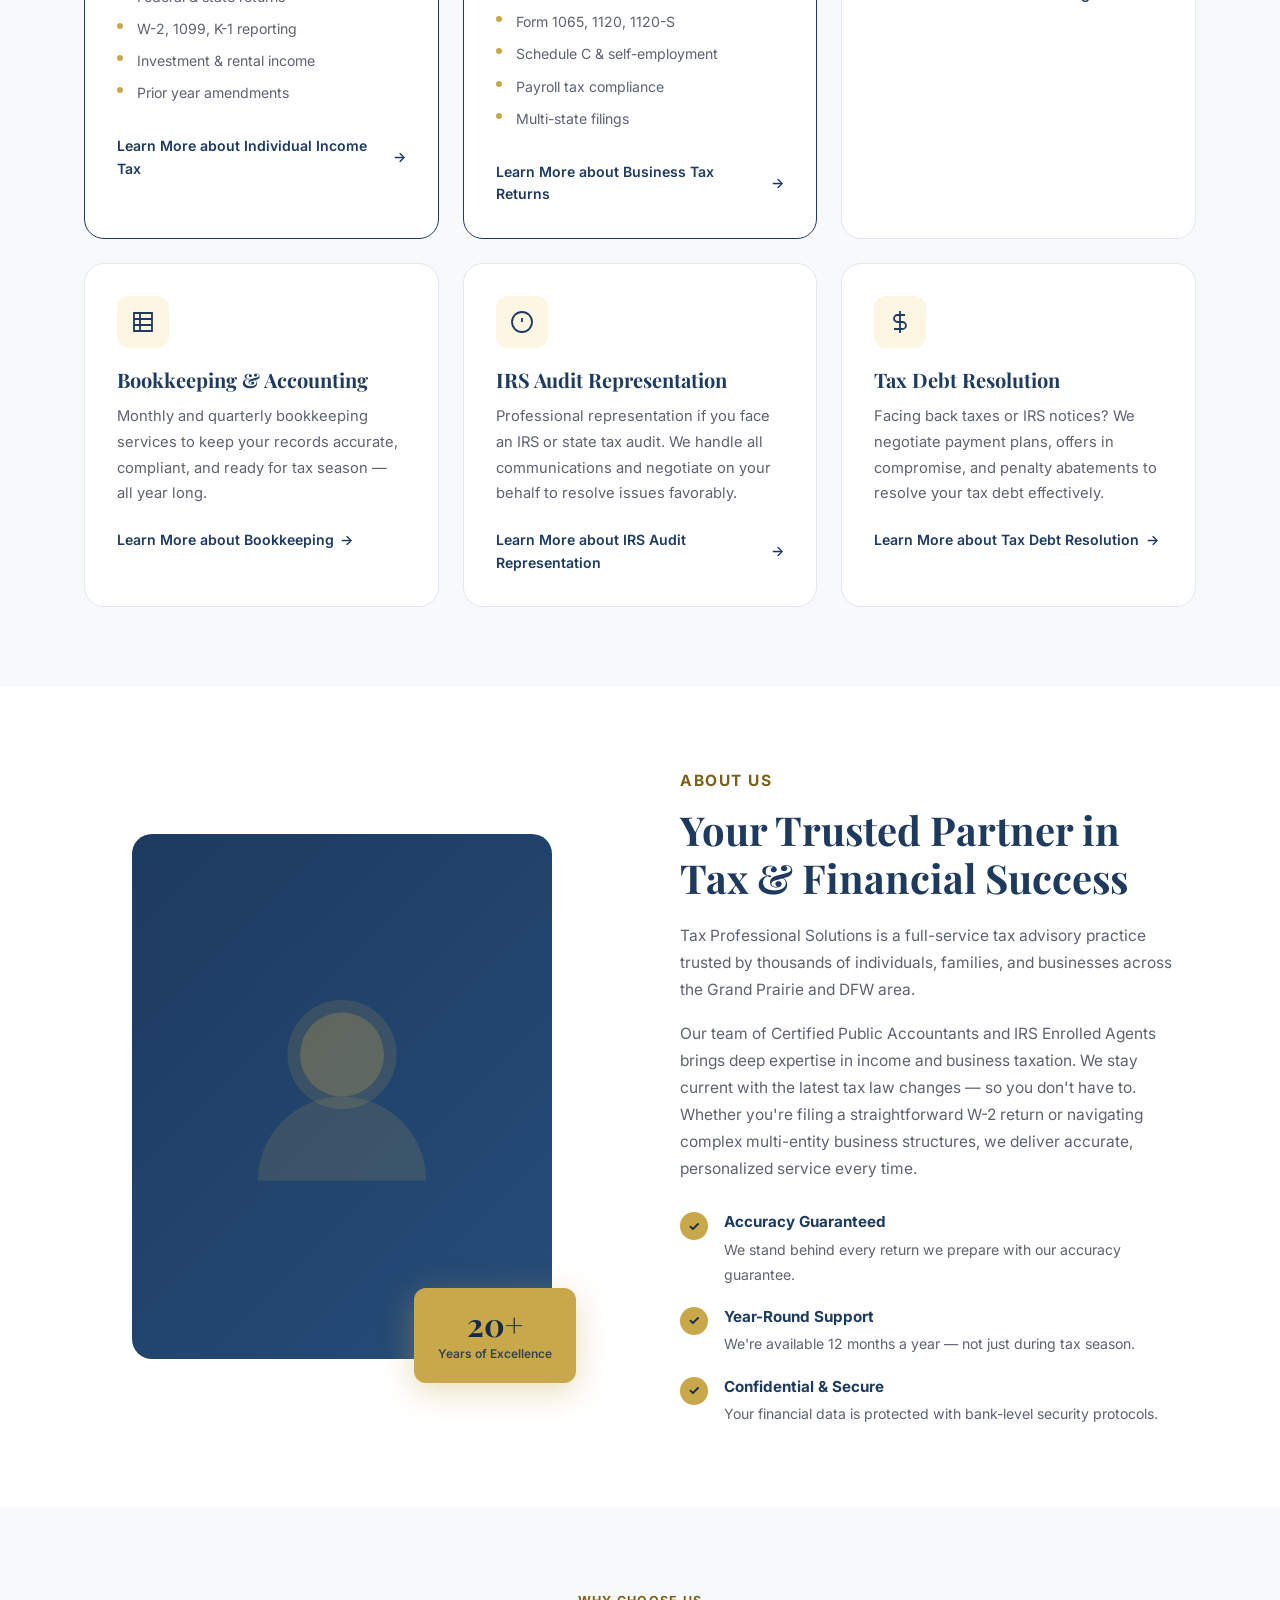
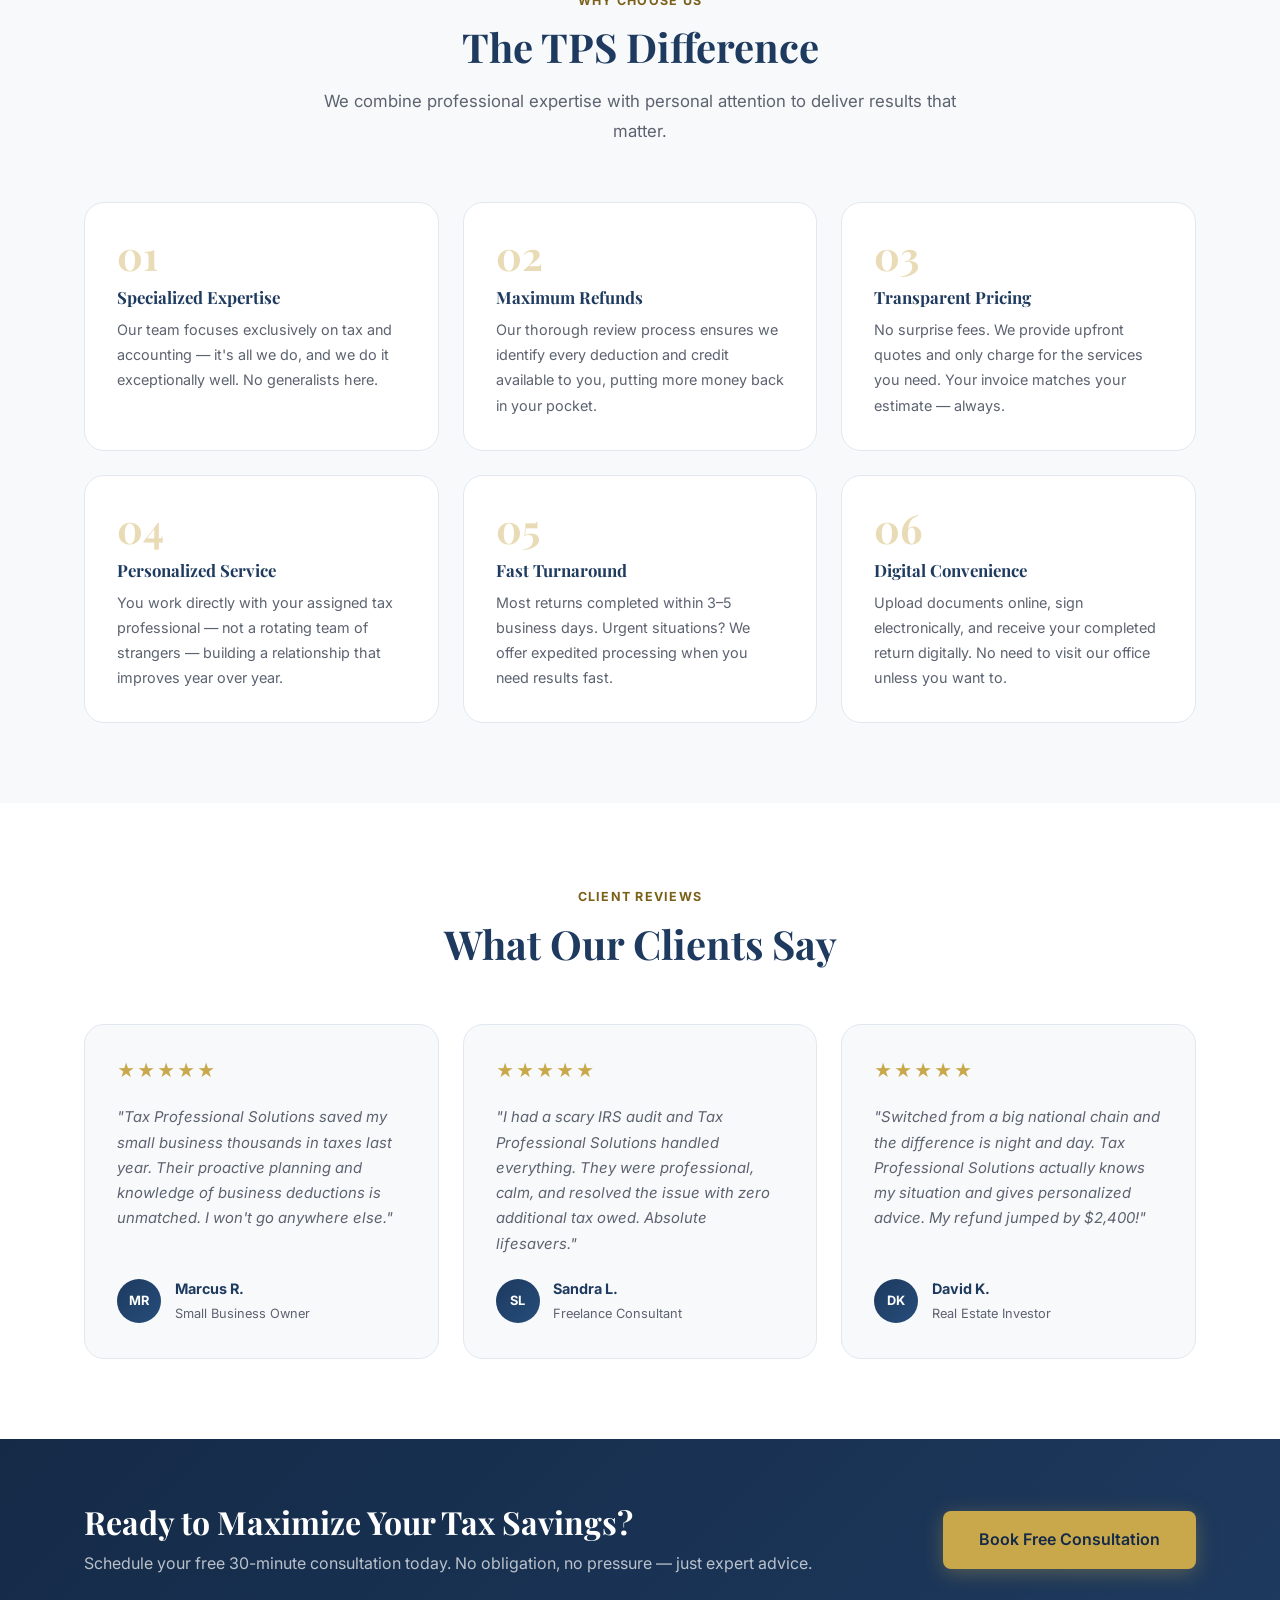
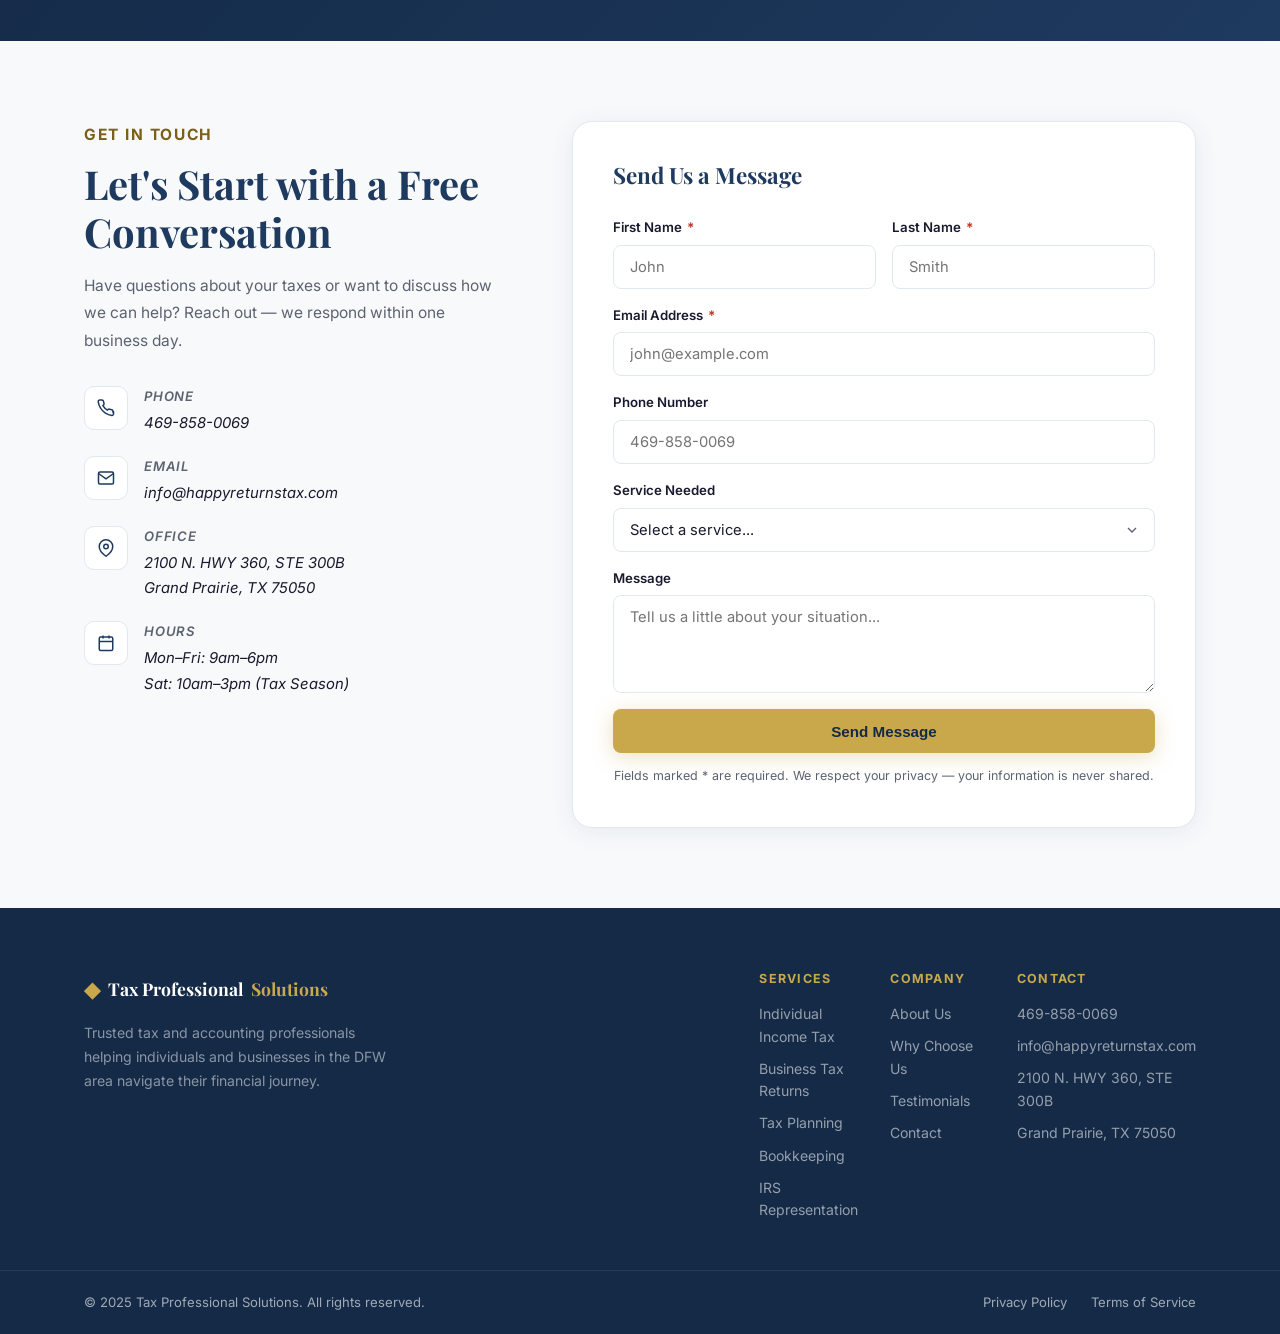
==== commit aaf958fa: "Add dark mode with toggle button and system preference support CSS: - Add semantic theme tokens to :" ====
--- a/accounting/index.html
+++ b/accounting/index.html
@@ -3,427 +3,467 @@
 <head>
   <meta charset="UTF-8" />
   <meta name="viewport" content="width=device-width, initial-scale=1.0" />
-  <title>Tax Professional Solutions | Income & Business Tax Specialists</title>
+  <title>Tax Professional Solutions | Income & Business Tax — Grand Prairie, TX</title>
+  <meta name="description" content="Tax Professional Solutions provides expert income tax and business tax services in Grand Prairie, TX. Serving individuals, families, and businesses across the DFW area. Schedule a free consultation today." />
+  <meta name="theme-color" content="#1e3a5f" />
+  <link rel="icon" type="image/svg+xml" href="favicon.svg" />
   <link rel="stylesheet" href="style.css" />
+  <script>
+    // Apply theme before first paint — prevents flash of wrong theme
+    (function () {
+      var saved = localStorage.getItem('theme');
+      var system = window.matchMedia('(prefers-color-scheme: dark)').matches ? 'dark' : 'light';
+      document.documentElement.setAttribute('data-theme', saved || system);
+    })();
+  </script>
   <link rel="preconnect" href="https://fonts.googleapis.com" />
   <link rel="preconnect" href="https://fonts.gstatic.com" crossorigin />
   <link href="https://fonts.googleapis.com/css2?family=Inter:wght@300;400;500;600;700;800&family=Playfair+Display:wght@600;700&display=swap" rel="stylesheet" />
 </head>
 <body>
 
+  <!-- Skip navigation -->
+  <a href="#main-content" class="skip-link">Skip to main content</a>
+
   <!-- Navigation -->
   <header class="navbar" id="navbar">
     <div class="container nav-inner">
-      <a href="#home" class="logo">
-        <span class="logo-icon">&#9670;</span>
+      <a href="#home" class="logo" aria-label="Tax Professional Solutions — home">
+        <span class="logo-icon" aria-hidden="true">&#9670;</span>
         Tax Professional <span>Solutions</span>
       </a>
-      <nav class="nav-links" id="nav-links">
+      <nav class="nav-links" id="nav-links" aria-label="Main navigation">
         <a href="#services">Services</a>
         <a href="#about">About</a>
         <a href="#why-us">Why Us</a>
         <a href="#testimonials">Testimonials</a>
         <a href="#contact" class="btn-nav">Get Started</a>
       </nav>
-      <button class="hamburger" id="hamburger" aria-label="Toggle menu">
-        <span></span><span></span><span></span>
+      <button class="theme-toggle" id="theme-toggle" aria-label="Switch to dark mode">
+        <!-- Moon: shown in light mode (click to go dark) -->
+        <svg class="icon-moon" viewBox="0 0 24 24" fill="none" stroke="currentColor" stroke-width="2" stroke-linecap="round" stroke-linejoin="round" aria-hidden="true" focusable="false">
+          <path d="M21 12.79A9 9 0 1 1 11.21 3 7 7 0 0 0 21 12.79z"/>
+        </svg>
+        <!-- Sun: shown in dark mode (click to go light) -->
+        <svg class="icon-sun" viewBox="0 0 24 24" fill="none" stroke="currentColor" stroke-width="2" stroke-linecap="round" stroke-linejoin="round" aria-hidden="true" focusable="false">
+          <circle cx="12" cy="12" r="5"/>
+          <line x1="12" y1="1" x2="12" y2="3"/><line x1="12" y1="21" x2="12" y2="23"/>
+          <line x1="4.22" y1="4.22" x2="5.64" y2="5.64"/><line x1="18.36" y1="18.36" x2="19.78" y2="19.78"/>
+          <line x1="1" y1="12" x2="3" y2="12"/><line x1="21" y1="12" x2="23" y2="12"/>
+          <line x1="4.22" y1="19.78" x2="5.64" y2="18.36"/><line x1="18.36" y1="5.64" x2="19.78" y2="4.22"/>
+        </svg>
+      </button>
+      <button
+        class="hamburger"
+        id="hamburger"
+        aria-label="Open navigation menu"
+        aria-expanded="false"
+        aria-controls="nav-links"
+      >
+        <span aria-hidden="true"></span>
+        <span aria-hidden="true"></span>
+        <span aria-hidden="true"></span>
       </button>
     </div>
   </header>
 
-  <!-- Hero -->
-  <section class="hero" id="home">
-    <div class="hero-bg"></div>
-    <div class="container hero-content">
-      <div class="hero-badge">Trusted Tax Professionals</div>
-      <h1>Expert Tax Solutions<br />for <span class="highlight">Individuals &amp; Businesses</span></h1>
-      <p class="hero-sub">
-        Specializing in income tax and business tax services that maximize your refund,
-        minimize your liability, and keep your finances on solid ground.
-      </p>
-      <div class="hero-actions">
-        <a href="#contact" class="btn btn-primary">Schedule a Free Consultation</a>
-        <a href="#services" class="btn btn-outline">View Our Services</a>
-      </div>
-      <div class="hero-stats">
-        <div class="stat">
-          <span class="stat-num">20+</span>
-          <span class="stat-label">Years Experience</span>
-        </div>
-        <div class="stat-divider"></div>
-        <div class="stat">
-          <span class="stat-num">3,500+</span>
-          <span class="stat-label">Clients Served</span>
-        </div>
-        <div class="stat-divider"></div>
-        <div class="stat">
-          <span class="stat-num">$12M+</span>
-          <span class="stat-label">Tax Savings Secured</span>
-        </div>
-      </div>
-    </div>
-  </section>
-
-  <!-- Trust Bar -->
-  <section class="trust-bar">
-    <div class="container trust-inner">
-      <span class="trust-label">Certified &amp; Accredited</span>
-      <div class="trust-badges">
-        <div class="badge">CPA Certified</div>
-        <div class="badge">IRS Enrolled Agent</div>
-        <div class="badge">AICPA Member</div>
-        <div class="badge">NATP Member</div>
-        <div class="badge">BBB Accredited A+</div>
-      </div>
-    </div>
-  </section>
-
-  <!-- Services -->
-  <section class="services section" id="services">
-    <div class="container">
-      <div class="section-header">
-        <p class="section-tag">What We Offer</p>
-        <h2>Comprehensive Tax &amp; Accounting Services</h2>
-        <p class="section-sub">
-          From individual returns to complex business filings, we handle every aspect
-          of your tax and financial needs with precision and care.
+  <main id="main-content">
+
+    <!-- Hero -->
+    <section class="hero" id="home" aria-labelledby="hero-heading">
+      <div class="hero-bg" aria-hidden="true"></div>
+      <div class="container hero-content">
+        <div class="hero-badge">Trusted Tax Professionals</div>
+        <h1 id="hero-heading">Expert Tax Solutions for <span class="highlight">Individuals &amp; Businesses</span></h1>
+        <p class="hero-sub">
+          Specializing in income tax and business tax services that maximize your refund,
+          minimize your liability, and keep your finances on solid ground.
         </p>
-      </div>
-      <div class="services-grid">
-
-        <div class="service-card featured">
-          <div class="service-icon">
-            <svg viewBox="0 0 24 24" fill="none" stroke="currentColor" stroke-width="1.8"><path d="M16 4h2a2 2 0 0 1 2 2v14a2 2 0 0 1-2 2H6a2 2 0 0 1-2-2V6a2 2 0 0 1 2-2h2"/><rect x="8" y="2" width="8" height="4" rx="1" ry="1"/><line x1="12" y1="11" x2="12" y2="17"/><line x1="9" y1="14" x2="15" y2="14"/></svg>
-          </div>
-          <div class="service-badge">Most Popular</div>
-          <h3>Individual Income Tax</h3>
-          <p>Accurate, thorough preparation of federal and state income tax returns. We identify every deduction and credit you qualify for to maximize your refund.</p>
-          <ul class="service-features">
-            <li>Federal &amp; state returns</li>
-            <li>W-2, 1099, K-1 reporting</li>
-            <li>Investment &amp; rental income</li>
-            <li>Prior year amendments</li>
-          </ul>
-          <a href="#contact" class="service-link">Learn More &rarr;</a>
-        </div>
-
-        <div class="service-card featured">
-          <div class="service-icon">
-            <svg viewBox="0 0 24 24" fill="none" stroke="currentColor" stroke-width="1.8"><rect x="2" y="7" width="20" height="14" rx="2"/><path d="M16 7V5a2 2 0 0 0-2-2h-4a2 2 0 0 0-2 2v2"/><line x1="12" y1="12" x2="12" y2="16"/><line x1="10" y1="14" x2="14" y2="14"/></svg>
-          </div>
-          <div class="service-badge">Specialist</div>
-          <h3>Business Tax Returns</h3>
-          <p>Expert preparation of business returns for all entity types — sole proprietors, LLCs, S-Corps, C-Corps, and partnerships — with strategic tax planning built in.</p>
-          <ul class="service-features">
-            <li>Form 1065, 1120, 1120-S</li>
-            <li>Schedule C &amp; self-employment</li>
-            <li>Payroll tax compliance</li>
-            <li>Multi-state filings</li>
-          </ul>
-          <a href="#contact" class="service-link">Learn More &rarr;</a>
-        </div>
-
-        <div class="service-card">
-          <div class="service-icon">
-            <svg viewBox="0 0 24 24" fill="none" stroke="currentColor" stroke-width="1.8"><path d="M12 2L2 7l10 5 10-5-10-5z"/><path d="M2 17l10 5 10-5"/><path d="M2 12l10 5 10-5"/></svg>
-          </div>
-          <h3>Tax Planning &amp; Strategy</h3>
-          <p>Proactive year-round planning to minimize your tax burden through legal strategies, timing decisions, and entity structuring advice.</p>
-          <a href="#contact" class="service-link">Learn More &rarr;</a>
-        </div>
-
-        <div class="service-card">
-          <div class="service-icon">
-            <svg viewBox="0 0 24 24" fill="none" stroke="currentColor" stroke-width="1.8"><path d="M3 3h18v18H3z"/><path d="M3 9h18M3 15h18M9 3v18"/></svg>
-          </div>
-          <h3>Bookkeeping &amp; Accounting</h3>
-          <p>Monthly and quarterly bookkeeping services to keep your records accurate, compliant, and ready for tax season — all year long.</p>
-          <a href="#contact" class="service-link">Learn More &rarr;</a>
-        </div>
-
-        <div class="service-card">
-          <div class="service-icon">
-            <svg viewBox="0 0 24 24" fill="none" stroke="currentColor" stroke-width="1.8"><circle cx="12" cy="12" r="10"/><line x1="12" y1="8" x2="12" y2="12"/><line x1="12" y1="16" x2="12.01" y2="16"/></svg>
-          </div>
-          <h3>IRS Audit Representation</h3>
-          <p>Professional representation if you face an IRS or state tax audit. We handle all communications and negotiate on your behalf to resolve issues favorably.</p>
-          <a href="#contact" class="service-link">Learn More &rarr;</a>
-        </div>
-
-        <div class="service-card">
-          <div class="service-icon">
-            <svg viewBox="0 0 24 24" fill="none" stroke="currentColor" stroke-width="1.8"><line x1="12" y1="1" x2="12" y2="23"/><path d="M17 5H9.5a3.5 3.5 0 1 0 0 7h5a3.5 3.5 0 1 1 0 7H6"/></svg>
-          </div>
-          <h3>Tax Debt Resolution</h3>
-          <p>Facing back taxes or IRS notices? We negotiate payment plans, offers in compromise, and penalty abatements to resolve your tax debt effectively.</p>
-          <a href="#contact" class="service-link">Learn More &rarr;</a>
-        </div>
-
-      </div>
-    </div>
-  </section>
-
-  <!-- About -->
-  <section class="about section" id="about">
-    <div class="container about-inner">
-      <div class="about-visual">
-        <div class="about-img-wrap">
-          <div class="about-img-placeholder">
-            <svg viewBox="0 0 120 120" fill="none"><circle cx="60" cy="40" r="26" fill="#c9a84c" opacity="0.15"/><circle cx="60" cy="40" r="20" fill="#c9a84c" opacity="0.25"/><path d="M20 100c0-22.1 17.9-40 40-40s40 17.9 40 40" fill="#c9a84c" opacity="0.15"/></svg>
-          </div>
-          <div class="about-card-float">
-            <span class="float-num">20+</span>
-            <span class="float-label">Years of Excellence</span>
-          </div>
-        </div>
-      </div>
-      <div class="about-text">
-        <p class="section-tag">About Us</p>
-        <h2>Your Trusted Partner in Tax &amp; Financial Success</h2>
-        <p>
-          Tax Professional Solutions is a full-service tax advisory practice trusted by thousands
-          of individuals, families, and businesses across the Grand Prairie and DFW area.
-        </p>
-        <p>
-          Our team of Certified Public Accountants and IRS Enrolled Agents brings deep expertise
-          in income and business taxation. We stay current with the latest tax law changes — so you
-          don't have to. Whether you're filing a straightforward W-2 return or navigating complex
-          multi-entity business structures, we deliver accurate, personalized service every time.
-        </p>
-        <div class="about-values">
-          <div class="value-item">
-            <div class="value-icon">&#10003;</div>
-            <div>
-              <strong>Accuracy Guaranteed</strong>
-              <p>We stand behind every return we prepare with our accuracy guarantee.</p>
-            </div>
-          </div>
-          <div class="value-item">
-            <div class="value-icon">&#10003;</div>
-            <div>
-              <strong>Year-Round Support</strong>
-              <p>We're available 12 months a year — not just during tax season.</p>
-            </div>
-          </div>
-          <div class="value-item">
-            <div class="value-icon">&#10003;</div>
-            <div>
-              <strong>Confidential &amp; Secure</strong>
-              <p>Your financial data is protected with bank-level security protocols.</p>
-            </div>
-          </div>
-        </div>
-      </div>
-    </div>
-  </section>
-
-  <!-- Why Us -->
-  <section class="why-us section" id="why-us">
-    <div class="container">
-      <div class="section-header">
-        <p class="section-tag">Why Choose Us</p>
-        <h2>The TPS Difference</h2>
-        <p class="section-sub">We combine professional expertise with personal attention to deliver results that matter.</p>
-      </div>
-      <div class="why-grid">
-        <div class="why-card">
-          <div class="why-num">01</div>
-          <h3>Specialized Expertise</h3>
-          <p>Our team focuses exclusively on tax and accounting — it's all we do, and we do it exceptionally well. No generalists here.</p>
-        </div>
-        <div class="why-card">
-          <div class="why-num">02</div>
-          <h3>Maximum Refunds</h3>
-          <p>Our thorough review process ensures we identify every deduction and credit available to you, putting more money back in your pocket.</p>
-        </div>
-        <div class="why-card">
-          <div class="why-num">03</div>
-          <h3>Transparent Pricing</h3>
-          <p>No surprise fees. We provide upfront quotes and only charge for the services you need. Your invoice matches your estimate — always.</p>
-        </div>
-        <div class="why-card">
-          <div class="why-num">04</div>
-          <h3>Personalized Service</h3>
-          <p>You work directly with your assigned tax professional — not a rotating team of strangers — building a relationship that improves year over year.</p>
-        </div>
-        <div class="why-card">
-          <div class="why-num">05</div>
-          <h3>Fast Turnaround</h3>
-          <p>Most returns completed within 3–5 business days. Urgent situations? We offer expedited processing when you need results fast.</p>
-        </div>
-        <div class="why-card">
-          <div class="why-num">06</div>
-          <h3>Digital Convenience</h3>
-          <p>Upload documents online, sign electronically, and receive your completed return digitally. No need to visit our office unless you want to.</p>
-        </div>
-      </div>
-    </div>
-  </section>
-
-  <!-- Testimonials -->
-  <section class="testimonials section" id="testimonials">
-    <div class="container">
-      <div class="section-header">
-        <p class="section-tag">Client Reviews</p>
-        <h2>What Our Clients Say</h2>
-      </div>
-      <div class="testimonials-grid">
-        <div class="testimonial-card">
-          <div class="stars">&#9733;&#9733;&#9733;&#9733;&#9733;</div>
-          <p>"Tax Professional Solutions saved my small business thousands in taxes last year. Their proactive planning and knowledge of business deductions is unmatched. I won't go anywhere else."</p>
-          <div class="testimonial-author">
-            <div class="author-avatar">MR</div>
-            <div>
-              <strong>Marcus R.</strong>
-              <span>Small Business Owner</span>
-            </div>
-          </div>
-        </div>
-        <div class="testimonial-card">
-          <div class="stars">&#9733;&#9733;&#9733;&#9733;&#9733;</div>
-          <p>"I had a scary IRS audit and Tax Professional Solutions handled everything. They were professional, calm, and resolved the issue with zero additional tax owed. Absolute lifesavers."</p>
-          <div class="testimonial-author">
-            <div class="author-avatar">SL</div>
-            <div>
-              <strong>Sandra L.</strong>
-              <span>Freelance Consultant</span>
-            </div>
-          </div>
-        </div>
-        <div class="testimonial-card">
-          <div class="stars">&#9733;&#9733;&#9733;&#9733;&#9733;</div>
-          <p>"Switched from a big national chain and the difference is night and day. Tax Professional Solutions actually knows my situation and gives personalized advice. My refund jumped by $2,400!"</p>
-          <div class="testimonial-author">
-            <div class="author-avatar">DK</div>
-            <div>
-              <strong>David K.</strong>
-              <span>Real Estate Investor</span>
-            </div>
-          </div>
-        </div>
-      </div>
-    </div>
-  </section>
-
-  <!-- CTA Banner -->
-  <section class="cta-banner">
-    <div class="container cta-inner">
-      <div class="cta-text">
-        <h2>Ready to Maximize Your Tax Savings?</h2>
-        <p>Schedule your free 30-minute consultation today. No obligation, no pressure — just expert advice.</p>
-      </div>
-      <a href="#contact" class="btn btn-primary btn-lg">Book Free Consultation</a>
-    </div>
-  </section>
-
-  <!-- Contact -->
-  <section class="contact section" id="contact">
-    <div class="container contact-inner">
-      <div class="contact-info">
-        <p class="section-tag">Get In Touch</p>
-        <h2>Let's Start with a Free Conversation</h2>
-        <p>Have questions about your taxes or want to discuss how we can help? Reach out — we respond within one business day.</p>
-        <div class="contact-details">
-          <div class="contact-item">
-            <div class="contact-icon">
-              <svg viewBox="0 0 24 24" fill="none" stroke="currentColor" stroke-width="2"><path d="M22 16.92v3a2 2 0 0 1-2.18 2 19.79 19.79 0 0 1-8.63-3.07A19.5 19.5 0 0 1 4.69 12 19.79 19.79 0 0 1 1.61 3.41 2 2 0 0 1 3.6 1.22h3a2 2 0 0 1 2 1.72c.127.96.361 1.903.7 2.81a2 2 0 0 1-.45 2.11L7.91 8.78a16 16 0 0 0 6 6l.72-.72a2 2 0 0 1 2.11-.45c.907.339 1.85.573 2.81.7A2 2 0 0 1 21.22 16.92z"/></svg>
-            </div>
-            <div>
-              <strong>Phone</strong>
-              <span>469-858-0069</span>
-            </div>
-          </div>
-          <div class="contact-item">
-            <div class="contact-icon">
-              <svg viewBox="0 0 24 24" fill="none" stroke="currentColor" stroke-width="2"><path d="M4 4h16c1.1 0 2 .9 2 2v12c0 1.1-.9 2-2 2H4c-1.1 0-2-.9-2-2V6c0-1.1.9-2 2-2z"/><polyline points="22,6 12,13 2,6"/></svg>
-            </div>
-            <div>
-              <strong>Email</strong>
-              <span>info@happyreturnstax.com</span>
-            </div>
-          </div>
-          <div class="contact-item">
-            <div class="contact-icon">
-              <svg viewBox="0 0 24 24" fill="none" stroke="currentColor" stroke-width="2"><path d="M21 10c0 7-9 13-9 13s-9-6-9-13a9 9 0 0 1 18 0z"/><circle cx="12" cy="10" r="3"/></svg>
-            </div>
-            <div>
-              <strong>Office</strong>
-              <span>2100 N. HWY 360, STE 300B<br />Grand Prairie, TX 75050</span>
-            </div>
-          </div>
-          <div class="contact-item">
-            <div class="contact-icon">
-              <svg viewBox="0 0 24 24" fill="none" stroke="currentColor" stroke-width="2"><rect x="3" y="4" width="18" height="18" rx="2" ry="2"/><line x1="16" y1="2" x2="16" y2="6"/><line x1="8" y1="2" x2="8" y2="6"/><line x1="3" y1="10" x2="21" y2="10"/></svg>
-            </div>
-            <div>
-              <strong>Hours</strong>
-              <span>Mon–Fri: 9am–6pm<br />Sat: 10am–3pm (Tax Season)</span>
-            </div>
-          </div>
-        </div>
-      </div>
-      <div class="contact-form-wrap">
-        <form class="contact-form" onsubmit="handleSubmit(event)">
-          <h3>Send Us a Message</h3>
-          <div class="form-row">
+        <div class="hero-actions">
+          <a href="#contact" class="btn btn-primary">Schedule a Free Consultation</a>
+          <a href="#services" class="btn btn-outline">View Our Services</a>
+        </div>
+        <div class="hero-stats" aria-label="Company highlights">
+          <div class="stat">
+            <span class="stat-num" aria-label="Over 20">20+</span>
+            <span class="stat-label">Years Experience</span>
+          </div>
+          <div class="stat-divider" aria-hidden="true"></div>
+          <div class="stat">
+            <span class="stat-num" aria-label="Over 3,500">3,500+</span>
+            <span class="stat-label">Clients Served</span>
+          </div>
+          <div class="stat-divider" aria-hidden="true"></div>
+          <div class="stat">
+            <span class="stat-num" aria-label="Over $12 million">$12M+</span>
+            <span class="stat-label">Tax Savings Secured</span>
+          </div>
+        </div>
+      </div>
+    </section>
+
+    <!-- Trust Bar -->
+    <section class="trust-bar" aria-label="Certifications and accreditations">
+      <div class="container trust-inner">
+        <span class="trust-label">Certified &amp; Accredited</span>
+        <div class="trust-badges" role="list">
+          <div class="badge" role="listitem">CPA Certified</div>
+          <div class="badge" role="listitem">IRS Enrolled Agent</div>
+          <div class="badge" role="listitem">AICPA Member</div>
+          <div class="badge" role="listitem">NATP Member</div>
+          <div class="badge" role="listitem">BBB Accredited A+</div>
+        </div>
+      </div>
+    </section>
+
+    <!-- Services -->
+    <section class="services section" id="services" aria-labelledby="services-heading">
+      <div class="container">
+        <div class="section-header">
+          <p class="section-tag" aria-hidden="true">What We Offer</p>
+          <h2 id="services-heading">Comprehensive Tax &amp; Accounting Services</h2>
+          <p class="section-sub">
+            From individual returns to complex business filings, we handle every aspect
+            of your tax and financial needs with precision and care.
+          </p>
+        </div>
+        <div class="services-grid">
+
+          <article class="service-card featured">
+            <div class="service-icon" aria-hidden="true">
+              <svg viewBox="0 0 24 24" fill="none" stroke="currentColor" stroke-width="1.8" focusable="false" aria-hidden="true"><path d="M16 4h2a2 2 0 0 1 2 2v14a2 2 0 0 1-2 2H6a2 2 0 0 1-2-2V6a2 2 0 0 1 2-2h2"/><rect x="8" y="2" width="8" height="4" rx="1" ry="1"/><line x1="12" y1="11" x2="12" y2="17"/><line x1="9" y1="14" x2="15" y2="14"/></svg>
+            </div>
+            <div class="service-badge" aria-label="Most Popular service">Most Popular</div>
+            <h3>Individual Income Tax</h3>
+            <p>Accurate, thorough preparation of federal and state income tax returns. We identify every deduction and credit you qualify for to maximize your refund.</p>
+            <ul class="service-features">
+              <li>Federal &amp; state returns</li>
+              <li>W-2, 1099, K-1 reporting</li>
+              <li>Investment &amp; rental income</li>
+              <li>Prior year amendments</li>
+            </ul>
+            <a href="#contact" class="service-link">Learn More about Individual Income Tax <span aria-hidden="true">&rarr;</span></a>
+          </article>
+
+          <article class="service-card featured">
+            <div class="service-icon" aria-hidden="true">
+              <svg viewBox="0 0 24 24" fill="none" stroke="currentColor" stroke-width="1.8" focusable="false" aria-hidden="true"><rect x="2" y="7" width="20" height="14" rx="2"/><path d="M16 7V5a2 2 0 0 0-2-2h-4a2 2 0 0 0-2 2v2"/><line x1="12" y1="12" x2="12" y2="16"/><line x1="10" y1="14" x2="14" y2="14"/></svg>
+            </div>
+            <div class="service-badge" aria-label="Specialist service">Specialist</div>
+            <h3>Business Tax Returns</h3>
+            <p>Expert preparation of business returns for all entity types — sole proprietors, LLCs, S-Corps, C-Corps, and partnerships — with strategic tax planning built in.</p>
+            <ul class="service-features">
+              <li>Form 1065, 1120, 1120-S</li>
+              <li>Schedule C &amp; self-employment</li>
+              <li>Payroll tax compliance</li>
+              <li>Multi-state filings</li>
+            </ul>
+            <a href="#contact" class="service-link">Learn More about Business Tax Returns <span aria-hidden="true">&rarr;</span></a>
+          </article>
+
+          <article class="service-card">
+            <div class="service-icon" aria-hidden="true">
+              <svg viewBox="0 0 24 24" fill="none" stroke="currentColor" stroke-width="1.8" focusable="false" aria-hidden="true"><path d="M12 2L2 7l10 5 10-5-10-5z"/><path d="M2 17l10 5 10-5"/><path d="M2 12l10 5 10-5"/></svg>
+            </div>
+            <h3>Tax Planning &amp; Strategy</h3>
+            <p>Proactive year-round planning to minimize your tax burden through legal strategies, timing decisions, and entity structuring advice.</p>
+            <a href="#contact" class="service-link">Learn More about Tax Planning <span aria-hidden="true">&rarr;</span></a>
+          </article>
+
+          <article class="service-card">
+            <div class="service-icon" aria-hidden="true">
+              <svg viewBox="0 0 24 24" fill="none" stroke="currentColor" stroke-width="1.8" focusable="false" aria-hidden="true"><path d="M3 3h18v18H3z"/><path d="M3 9h18M3 15h18M9 3v18"/></svg>
+            </div>
+            <h3>Bookkeeping &amp; Accounting</h3>
+            <p>Monthly and quarterly bookkeeping services to keep your records accurate, compliant, and ready for tax season — all year long.</p>
+            <a href="#contact" class="service-link">Learn More about Bookkeeping <span aria-hidden="true">&rarr;</span></a>
+          </article>
+
+          <article class="service-card">
+            <div class="service-icon" aria-hidden="true">
+              <svg viewBox="0 0 24 24" fill="none" stroke="currentColor" stroke-width="1.8" focusable="false" aria-hidden="true"><circle cx="12" cy="12" r="10"/><line x1="12" y1="8" x2="12" y2="12"/><line x1="12" y1="16" x2="12.01" y2="16"/></svg>
+            </div>
+            <h3>IRS Audit Representation</h3>
+            <p>Professional representation if you face an IRS or state tax audit. We handle all communications and negotiate on your behalf to resolve issues favorably.</p>
+            <a href="#contact" class="service-link">Learn More about IRS Audit Representation <span aria-hidden="true">&rarr;</span></a>
+          </article>
+
+          <article class="service-card">
+            <div class="service-icon" aria-hidden="true">
+              <svg viewBox="0 0 24 24" fill="none" stroke="currentColor" stroke-width="1.8" focusable="false" aria-hidden="true"><line x1="12" y1="1" x2="12" y2="23"/><path d="M17 5H9.5a3.5 3.5 0 1 0 0 7h5a3.5 3.5 0 1 1 0 7H6"/></svg>
+            </div>
+            <h3>Tax Debt Resolution</h3>
+            <p>Facing back taxes or IRS notices? We negotiate payment plans, offers in compromise, and penalty abatements to resolve your tax debt effectively.</p>
+            <a href="#contact" class="service-link">Learn More about Tax Debt Resolution <span aria-hidden="true">&rarr;</span></a>
+          </article>
+
+        </div>
+      </div>
+    </section>
+
+    <!-- About -->
+    <section class="about section" id="about" aria-labelledby="about-heading">
+      <div class="container about-inner">
+        <div class="about-visual">
+          <div class="about-img-wrap">
+            <div class="about-img-placeholder" role="img" aria-label="Illustration representing the Tax Professional Solutions team">
+              <svg viewBox="0 0 120 120" fill="none" aria-hidden="true" focusable="false"><circle cx="60" cy="40" r="26" fill="#c9a84c" opacity="0.15"/><circle cx="60" cy="40" r="20" fill="#c9a84c" opacity="0.25"/><path d="M20 100c0-22.1 17.9-40 40-40s40 17.9 40 40" fill="#c9a84c" opacity="0.15"/></svg>
+            </div>
+            <div class="about-card-float" aria-hidden="true">
+              <span class="float-num">20+</span>
+              <span class="float-label">Years of Excellence</span>
+            </div>
+          </div>
+        </div>
+        <div class="about-text">
+          <p class="section-tag" aria-hidden="true">About Us</p>
+          <h2 id="about-heading">Your Trusted Partner in Tax &amp; Financial Success</h2>
+          <p>
+            Tax Professional Solutions is a full-service tax advisory practice trusted by thousands
+            of individuals, families, and businesses across the Grand Prairie and DFW area.
+          </p>
+          <p>
+            Our team of Certified Public Accountants and IRS Enrolled Agents brings deep expertise
+            in income and business taxation. We stay current with the latest tax law changes — so you
+            don't have to. Whether you're filing a straightforward W-2 return or navigating complex
+            multi-entity business structures, we deliver accurate, personalized service every time.
+          </p>
+          <div class="about-values">
+            <div class="value-item">
+              <div class="value-icon" aria-hidden="true">&#10003;</div>
+              <div>
+                <strong>Accuracy Guaranteed</strong>
+                <p>We stand behind every return we prepare with our accuracy guarantee.</p>
+              </div>
+            </div>
+            <div class="value-item">
+              <div class="value-icon" aria-hidden="true">&#10003;</div>
+              <div>
+                <strong>Year-Round Support</strong>
+                <p>We're available 12 months a year — not just during tax season.</p>
+              </div>
+            </div>
+            <div class="value-item">
+              <div class="value-icon" aria-hidden="true">&#10003;</div>
+              <div>
+                <strong>Confidential &amp; Secure</strong>
+                <p>Your financial data is protected with bank-level security protocols.</p>
+              </div>
+            </div>
+          </div>
+        </div>
+      </div>
+    </section>
+
+    <!-- Why Us -->
+    <section class="why-us section" id="why-us" aria-labelledby="why-heading">
+      <div class="container">
+        <div class="section-header">
+          <p class="section-tag" aria-hidden="true">Why Choose Us</p>
+          <h2 id="why-heading">The TPS Difference</h2>
+          <p class="section-sub">We combine professional expertise with personal attention to deliver results that matter.</p>
+        </div>
+        <div class="why-grid">
+          <div class="why-card">
+            <div class="why-num" aria-hidden="true">01</div>
+            <h3>Specialized Expertise</h3>
+            <p>Our team focuses exclusively on tax and accounting — it's all we do, and we do it exceptionally well. No generalists here.</p>
+          </div>
+          <div class="why-card">
+            <div class="why-num" aria-hidden="true">02</div>
+            <h3>Maximum Refunds</h3>
+            <p>Our thorough review process ensures we identify every deduction and credit available to you, putting more money back in your pocket.</p>
+          </div>
+          <div class="why-card">
+            <div class="why-num" aria-hidden="true">03</div>
+            <h3>Transparent Pricing</h3>
+            <p>No surprise fees. We provide upfront quotes and only charge for the services you need. Your invoice matches your estimate — always.</p>
+          </div>
+          <div class="why-card">
+            <div class="why-num" aria-hidden="true">04</div>
+            <h3>Personalized Service</h3>
+            <p>You work directly with your assigned tax professional — not a rotating team of strangers — building a relationship that improves year over year.</p>
+          </div>
+          <div class="why-card">
+            <div class="why-num" aria-hidden="true">05</div>
+            <h3>Fast Turnaround</h3>
+            <p>Most returns completed within 3–5 business days. Urgent situations? We offer expedited processing when you need results fast.</p>
+          </div>
+          <div class="why-card">
+            <div class="why-num" aria-hidden="true">06</div>
+            <h3>Digital Convenience</h3>
+            <p>Upload documents online, sign electronically, and receive your completed return digitally. No need to visit our office unless you want to.</p>
+          </div>
+        </div>
+      </div>
+    </section>
+
+    <!-- Testimonials -->
+    <section class="testimonials section" id="testimonials" aria-labelledby="testimonials-heading">
+      <div class="container">
+        <div class="section-header">
+          <p class="section-tag" aria-hidden="true">Client Reviews</p>
+          <h2 id="testimonials-heading">What Our Clients Say</h2>
+        </div>
+        <div class="testimonials-grid">
+          <article class="testimonial-card">
+            <div class="stars" role="img" aria-label="5 out of 5 stars"><span aria-hidden="true">&#9733;&#9733;&#9733;&#9733;&#9733;</span></div>
+            <p>"Tax Professional Solutions saved my small business thousands in taxes last year. Their proactive planning and knowledge of business deductions is unmatched. I won't go anywhere else."</p>
+            <div class="testimonial-author">
+              <div class="author-avatar" aria-hidden="true">MR</div>
+              <div>
+                <strong>Marcus R.</strong>
+                <span>Small Business Owner</span>
+              </div>
+            </div>
+          </article>
+          <article class="testimonial-card">
+            <div class="stars" role="img" aria-label="5 out of 5 stars"><span aria-hidden="true">&#9733;&#9733;&#9733;&#9733;&#9733;</span></div>
+            <p>"I had a scary IRS audit and Tax Professional Solutions handled everything. They were professional, calm, and resolved the issue with zero additional tax owed. Absolute lifesavers."</p>
+            <div class="testimonial-author">
+              <div class="author-avatar" aria-hidden="true">SL</div>
+              <div>
+                <strong>Sandra L.</strong>
+                <span>Freelance Consultant</span>
+              </div>
+            </div>
+          </article>
+          <article class="testimonial-card">
+            <div class="stars" role="img" aria-label="5 out of 5 stars"><span aria-hidden="true">&#9733;&#9733;&#9733;&#9733;&#9733;</span></div>
+            <p>"Switched from a big national chain and the difference is night and day. Tax Professional Solutions actually knows my situation and gives personalized advice. My refund jumped by $2,400!"</p>
+            <div class="testimonial-author">
+              <div class="author-avatar" aria-hidden="true">DK</div>
+              <div>
+                <strong>David K.</strong>
+                <span>Real Estate Investor</span>
+              </div>
+            </div>
+          </article>
+        </div>
+      </div>
+    </section>
+
+    <!-- CTA Banner -->
+    <section class="cta-banner" aria-labelledby="cta-heading">
+      <div class="container cta-inner">
+        <div class="cta-text">
+          <h2 id="cta-heading">Ready to Maximize Your Tax Savings?</h2>
+          <p>Schedule your free 30-minute consultation today. No obligation, no pressure — just expert advice.</p>
+        </div>
+        <a href="#contact" class="btn btn-primary btn-lg">Book Free Consultation</a>
+      </div>
+    </section>
+
+    <!-- Contact -->
+    <section class="contact section" id="contact" aria-labelledby="contact-heading">
+      <div class="container contact-inner">
+        <div class="contact-info">
+          <p class="section-tag" aria-hidden="true">Get In Touch</p>
+          <h2 id="contact-heading">Let's Start with a Free Conversation</h2>
+          <p>Have questions about your taxes or want to discuss how we can help? Reach out — we respond within one business day.</p>
+          <address class="contact-details">
+            <div class="contact-item">
+              <div class="contact-icon" aria-hidden="true">
+                <svg viewBox="0 0 24 24" fill="none" stroke="currentColor" stroke-width="2" focusable="false" aria-hidden="true"><path d="M22 16.92v3a2 2 0 0 1-2.18 2 19.79 19.79 0 0 1-8.63-3.07A19.5 19.5 0 0 1 4.69 12 19.79 19.79 0 0 1 1.61 3.41 2 2 0 0 1 3.6 1.22h3a2 2 0 0 1 2 1.72c.127.96.361 1.903.7 2.81a2 2 0 0 1-.45 2.11L7.91 8.78a16 16 0 0 0 6 6l.72-.72a2 2 0 0 1 2.11-.45c.907.339 1.85.573 2.81.7A2 2 0 0 1 21.22 16.92z"/></svg>
+              </div>
+              <div>
+                <strong>Phone</strong>
+                <a href="tel:4698580069" class="contact-link">469-858-0069</a>
+              </div>
+            </div>
+            <div class="contact-item">
+              <div class="contact-icon" aria-hidden="true">
+                <svg viewBox="0 0 24 24" fill="none" stroke="currentColor" stroke-width="2" focusable="false" aria-hidden="true"><path d="M4 4h16c1.1 0 2 .9 2 2v12c0 1.1-.9 2-2 2H4c-1.1 0-2-.9-2-2V6c0-1.1.9-2 2-2z"/><polyline points="22,6 12,13 2,6"/></svg>
+              </div>
+              <div>
+                <strong>Email</strong>
+                <a href="mailto:info@happyreturnstax.com" class="contact-link">info@happyreturnstax.com</a>
+              </div>
+            </div>
+            <div class="contact-item">
+              <div class="contact-icon" aria-hidden="true">
+                <svg viewBox="0 0 24 24" fill="none" stroke="currentColor" stroke-width="2" focusable="false" aria-hidden="true"><path d="M21 10c0 7-9 13-9 13s-9-6-9-13a9 9 0 0 1 18 0z"/><circle cx="12" cy="10" r="3"/></svg>
+              </div>
+              <div>
+                <strong>Office</strong>
+                <span>2100 N. HWY 360, STE 300B<br />Grand Prairie, TX 75050</span>
+              </div>
+            </div>
+            <div class="contact-item">
+              <div class="contact-icon" aria-hidden="true">
+                <svg viewBox="0 0 24 24" fill="none" stroke="currentColor" stroke-width="2" focusable="false" aria-hidden="true"><rect x="3" y="4" width="18" height="18" rx="2" ry="2"/><line x1="16" y1="2" x2="16" y2="6"/><line x1="8" y1="2" x2="8" y2="6"/><line x1="3" y1="10" x2="21" y2="10"/></svg>
+              </div>
+              <div>
+                <strong>Hours</strong>
+                <span>Mon–Fri: 9am–6pm<br />Sat: 10am–3pm (Tax Season)</span>
+              </div>
+            </div>
+          </address>
+        </div>
+        <div class="contact-form-wrap">
+          <form class="contact-form" id="contact-form" onsubmit="handleSubmit(event)" novalidate>
+            <h3>Send Us a Message</h3>
+            <div class="form-row">
+              <div class="form-group">
+                <label for="first-name">First Name <span class="required" aria-hidden="true">*</span></label>
+                <input type="text" id="first-name" name="first-name" placeholder="John" required autocomplete="given-name" aria-required="true" />
+              </div>
+              <div class="form-group">
+                <label for="last-name">Last Name <span class="required" aria-hidden="true">*</span></label>
+                <input type="text" id="last-name" name="last-name" placeholder="Smith" required autocomplete="family-name" aria-required="true" />
+              </div>
+            </div>
             <div class="form-group">
-              <label for="first-name">First Name</label>
-              <input type="text" id="first-name" name="first-name" placeholder="John" required />
+              <label for="email">Email Address <span class="required" aria-hidden="true">*</span></label>
+              <input type="email" id="email" name="email" placeholder="john@example.com" required autocomplete="email" aria-required="true" />
             </div>
             <div class="form-group">
-              <label for="last-name">Last Name</label>
-              <input type="text" id="last-name" name="last-name" placeholder="Smith" required />
-            </div>
-          </div>
-          <div class="form-group">
-            <label for="email">Email Address</label>
-            <input type="email" id="email" name="email" placeholder="john@example.com" required />
-          </div>
-          <div class="form-group">
-            <label for="phone">Phone Number</label>
-            <input type="tel" id="phone" name="phone" placeholder="469-858-0069" />
-          </div>
-          <div class="form-group">
-            <label for="service">Service Needed</label>
-            <select id="service" name="service">
-              <option value="">Select a service...</option>
-              <option value="individual-tax">Individual Income Tax</option>
-              <option value="business-tax">Business Tax Return</option>
-              <option value="tax-planning">Tax Planning &amp; Strategy</option>
-              <option value="bookkeeping">Bookkeeping &amp; Accounting</option>
-              <option value="irs-audit">IRS Audit Representation</option>
-              <option value="tax-debt">Tax Debt Resolution</option>
-              <option value="other">Other / Not Sure</option>
-            </select>
-          </div>
-          <div class="form-group">
-            <label for="message">Message</label>
-            <textarea id="message" name="message" rows="4" placeholder="Tell us a little about your situation..."></textarea>
-          </div>
-          <button type="submit" class="btn btn-primary btn-full">Send Message</button>
-          <p class="form-note">We respect your privacy. Your information is never shared.</p>
-        </form>
-        <div class="form-success" id="form-success" style="display:none;">
-          <div class="success-icon">&#10003;</div>
-          <h3>Message Received!</h3>
-          <p>Thank you for reaching out. A member of our team will contact you within one business day.</p>
-        </div>
-      </div>
-    </div>
-  </section>
+              <label for="phone">Phone Number</label>
+              <input type="tel" id="phone" name="phone" placeholder="469-858-0069" autocomplete="tel" />
+            </div>
+            <div class="form-group">
+              <label for="service">Service Needed</label>
+              <select id="service" name="service">
+                <option value="">Select a service...</option>
+                <option value="individual-tax">Individual Income Tax</option>
+                <option value="business-tax">Business Tax Return</option>
+                <option value="tax-planning">Tax Planning &amp; Strategy</option>
+                <option value="bookkeeping">Bookkeeping &amp; Accounting</option>
+                <option value="irs-audit">IRS Audit Representation</option>
+                <option value="tax-debt">Tax Debt Resolution</option>
+                <option value="other">Other / Not Sure</option>
+              </select>
+            </div>
+            <div class="form-group">
+              <label for="message">Message</label>
+              <textarea id="message" name="message" rows="4" placeholder="Tell us a little about your situation..."></textarea>
+            </div>
+            <button type="submit" class="btn btn-primary btn-full">Send Message</button>
+            <p class="form-note">Fields marked <span aria-hidden="true">*</span><span class="sr-only">with an asterisk</span> are required. We respect your privacy — your information is never shared.</p>
+          </form>
+          <div class="form-success" id="form-success" role="alert" aria-live="polite" tabindex="-1" style="display:none;">
+            <div class="success-icon" aria-hidden="true">&#10003;</div>
+            <h3>Message Received!</h3>
+            <p>Thank you for reaching out. A member of our team will contact you within one business day.</p>
+          </div>
+        </div>
+      </div>
+    </section>
+
+  </main>
 
   <!-- Footer -->
   <footer class="footer">
     <div class="container footer-inner">
       <div class="footer-brand">
-        <a href="#home" class="logo logo-light">
-          <span class="logo-icon">&#9670;</span>
+        <a href="#home" class="logo logo-light" aria-label="Tax Professional Solutions — back to top">
+          <span class="logo-icon" aria-hidden="true">&#9670;</span>
           Tax Professional <span>Solutions</span>
         </a>
         <p>Trusted tax and accounting professionals helping individuals and businesses in the DFW area navigate their financial journey.</p>
       </div>
       <div class="footer-links">
-        <div class="footer-col">
+        <nav class="footer-col" aria-label="Services navigation">
           <h4>Services</h4>
           <ul>
             <li><a href="#services">Individual Income Tax</a></li>
@@ -432,8 +472,8 @@
             <li><a href="#services">Bookkeeping</a></li>
             <li><a href="#services">IRS Representation</a></li>
           </ul>
-        </div>
-        <div class="footer-col">
+        </nav>
+        <nav class="footer-col" aria-label="Company navigation">
           <h4>Company</h4>
           <ul>
             <li><a href="#about">About Us</a></li>
@@ -441,12 +481,12 @@
             <li><a href="#testimonials">Testimonials</a></li>
             <li><a href="#contact">Contact</a></li>
           </ul>
-        </div>
+        </nav>
         <div class="footer-col">
           <h4>Contact</h4>
           <ul>
-            <li>469-858-0069</li>
-            <li>info@happyreturnstax.com</li>
+            <li><a href="tel:4698580069" class="footer-contact-link">469-858-0069</a></li>
+            <li><a href="mailto:info@happyreturnstax.com" class="footer-contact-link">info@happyreturnstax.com</a></li>
             <li>2100 N. HWY 360, STE 300B</li>
             <li>Grand Prairie, TX 75050</li>
           </ul>
@@ -456,67 +496,115 @@
     <div class="footer-bottom">
       <div class="container">
         <p>&copy; 2025 Tax Professional Solutions. All rights reserved.</p>
-        <div class="footer-legal">
+        <nav class="footer-legal" aria-label="Legal links">
           <a href="#">Privacy Policy</a>
           <a href="#">Terms of Service</a>
-        </div>
+        </nav>
       </div>
     </div>
   </footer>
 
   <script>
-    // Sticky nav shadow
+    // ---- Theme toggle ----
+    const themeToggle = document.getElementById('theme-toggle');
+
+    function updateToggleLabel(theme) {
+      themeToggle.setAttribute(
+        'aria-label',
+        theme === 'dark' ? 'Switch to light mode' : 'Switch to dark mode'
+      );
+    }
+
+    // Sync label with current theme on load
+    updateToggleLabel(document.documentElement.getAttribute('data-theme') || 'light');
+
+    themeToggle.addEventListener('click', () => {
+      const current = document.documentElement.getAttribute('data-theme');
+      const next = current === 'dark' ? 'light' : 'dark';
+      document.documentElement.setAttribute('data-theme', next);
+      localStorage.setItem('theme', next);
+      updateToggleLabel(next);
+    });
+
+    // ---- Sticky nav shadow ----
     const navbar = document.getElementById('navbar');
     window.addEventListener('scroll', () => {
       navbar.classList.toggle('scrolled', window.scrollY > 20);
     });
 
-    // Mobile hamburger
+    // Mobile hamburger — toggles aria-expanded
     const hamburger = document.getElementById('hamburger');
     const navLinks = document.getElementById('nav-links');
     hamburger.addEventListener('click', () => {
-      navLinks.classList.toggle('open');
-      hamburger.classList.toggle('active');
+      const isOpen = navLinks.classList.toggle('open');
+      hamburger.classList.toggle('active', isOpen);
+      hamburger.setAttribute('aria-expanded', isOpen ? 'true' : 'false');
+      hamburger.setAttribute('aria-label', isOpen ? 'Close navigation menu' : 'Open navigation menu');
     });
     navLinks.querySelectorAll('a').forEach(link => {
       link.addEventListener('click', () => {
         navLinks.classList.remove('open');
         hamburger.classList.remove('active');
+        hamburger.setAttribute('aria-expanded', 'false');
+        hamburger.setAttribute('aria-label', 'Open navigation menu');
       });
+    });
+
+    // Close nav on Escape key
+    document.addEventListener('keydown', (e) => {
+      if (e.key === 'Escape' && navLinks.classList.contains('open')) {
+        navLinks.classList.remove('open');
+        hamburger.classList.remove('active');
+        hamburger.setAttribute('aria-expanded', 'false');
+        hamburger.setAttribute('aria-label', 'Open navigation menu');
+        hamburger.focus();
+      }
     });
 
     // Smooth scroll
     document.querySelectorAll('a[href^="#"]').forEach(anchor => {
       anchor.addEventListener('click', function(e) {
-        e.preventDefault();
         const target = document.querySelector(this.getAttribute('href'));
         if (target) {
+          e.preventDefault();
           const offset = 80;
           const top = target.getBoundingClientRect().top + window.scrollY - offset;
           window.scrollTo({ top, behavior: 'smooth' });
+          // Move focus to target for keyboard/screen reader users
+          target.setAttribute('tabindex', '-1');
+          target.focus({ preventScroll: true });
         }
       });
     });
 
-    // Form submit
+    // Form submit — move focus to success message for screen readers
     function handleSubmit(e) {
       e.preventDefault();
-      document.querySelector('.contact-form').style.display = 'none';
-      document.getElementById('form-success').style.display = 'flex';
+      document.getElementById('contact-form').style.display = 'none';
+      const success = document.getElementById('form-success');
+      success.style.display = 'flex';
+      success.focus();
     }
 
-    // Intersection observer for fade-in animations
-    const observer = new IntersectionObserver((entries) => {
-      entries.forEach(entry => {
-        if (entry.isIntersecting) {
-          entry.target.classList.add('visible');
-        }
+    // Intersection observer for fade-in animations (respects reduced-motion)
+    const prefersReducedMotion = window.matchMedia('(prefers-reduced-motion: reduce)').matches;
+    if (!prefersReducedMotion) {
+      const observer = new IntersectionObserver((entries) => {
+        entries.forEach(entry => {
+          if (entry.isIntersecting) {
+            entry.target.classList.add('visible');
+          }
+        });
+      }, { threshold: 0.1 });
+      document.querySelectorAll('.service-card, .why-card, .testimonial-card').forEach(el => {
+        observer.observe(el);
       });
-    }, { threshold: 0.1 });
-
-    document.querySelectorAll('.service-card, .why-card, .testimonial-card').forEach(el => {
-      observer.observe(el);
-    });
+    } else {
+      // Show all cards immediately if user prefers reduced motion
+      document.querySelectorAll('.service-card, .why-card, .testimonial-card').forEach(el => {
+        el.classList.add('visible');
+      });
+    }
   </script>
 </body>
 </html>
--- a/accounting/style.css
+++ b/accounting/style.css
@@ -1,5 +1,5 @@
 /* ============================================================
-   Pinnacle Tax & Accounting — Professional Website Styles
+   Tax Professional Solutions — Website Styles
    Color Palette: Navy #1e3a5f | Gold #c9a84c | White #ffffff
    ============================================================ */
 
@@ -10,33 +10,158 @@
 }
 
 :root {
+  /* Brand colors — never change between themes */
   --navy: #1e3a5f;
   --navy-dark: #142a47;
   --navy-light: #254d7a;
   --gold: #c9a84c;
   --gold-light: #dfc06e;
+
+  /* Semantic theme tokens — light mode defaults */
+  --page-bg: #ffffff;
+  --surface: #ffffff;
+  --surface-alt: #f8f9fb;
   --gold-pale: #fdf6e3;
-  --white: #ffffff;
-  --off-white: #f8f9fb;
+  --gold-accessible: #7a6018;   /* 5.4:1 on white — WCAG AA */
   --text: #1a1a2e;
   --text-muted: #5c6370;
+  --heading-color: #1e3a5f;
   --border: #e2e8f0;
+  --nav-bg: rgba(255, 255, 255, 0.95);
+  --nav-text: #1a1a2e;
+  --input-bg: #ffffff;
   --shadow: rgba(30, 58, 95, 0.08);
   --shadow-md: rgba(30, 58, 95, 0.14);
   --radius: 12px;
   --radius-lg: 20px;
+
+  /* Aliases so existing rules don't need changing */
+  --white: var(--surface);
+  --off-white: var(--surface-alt);
+}
+
+/* ============================================================
+   DARK MODE — system preference (no-JS fallback)
+   ============================================================ */
+@media (prefers-color-scheme: dark) {
+  :root:not([data-theme="light"]) {
+    --page-bg: #0a1628;
+    --surface: #1a2d45;
+    --surface-alt: #0f1e30;
+    --gold-pale: rgba(201, 168, 76, 0.1);
+    --gold-accessible: #d4ae54;
+    --text: #dce6f4;
+    --text-muted: #8fa8c8;
+    --heading-color: #dce6f4;
+    --border: #1e3550;
+    --nav-bg: rgba(10, 22, 40, 0.97);
+    --nav-text: #dce6f4;
+    --input-bg: #132236;
+    --shadow: rgba(0, 0, 0, 0.25);
+    --shadow-md: rgba(0, 0, 0, 0.4);
+    --white: var(--surface);
+    --off-white: var(--surface-alt);
+  }
+}
+
+/* Dark mode — explicit toggle (overrides system preference) */
+[data-theme="dark"] {
+  --page-bg: #0a1628;
+  --surface: #1a2d45;
+  --surface-alt: #0f1e30;
+  --gold-pale: rgba(201, 168, 76, 0.1);
+  --gold-accessible: #d4ae54;
+  --text: #dce6f4;
+  --text-muted: #8fa8c8;
+  --heading-color: #dce6f4;
+  --border: #1e3550;
+  --nav-bg: rgba(10, 22, 40, 0.97);
+  --nav-text: #dce6f4;
+  --input-bg: #132236;
+  --shadow: rgba(0, 0, 0, 0.25);
+  --shadow-md: rgba(0, 0, 0, 0.4);
+  --white: var(--surface);
+  --off-white: var(--surface-alt);
 }
 
 html {
   scroll-behavior: smooth;
-}
+  color-scheme: light dark;
+}
+
+html, body {
+  overflow-x: hidden;
+}
+
+/* ============================================================
+   ACCESSIBILITY — Skip link, focus styles, screen-reader utils
+   ============================================================ */
+
+.skip-link {
+  position: absolute;
+  top: -100%;
+  left: 1rem;
+  background: var(--navy);
+  color: var(--white);
+  padding: 0.75rem 1.25rem;
+  border-radius: 0 0 var(--radius) var(--radius);
+  font-weight: 600;
+  font-size: 0.9rem;
+  text-decoration: none;
+  z-index: 9999;
+  transition: top 0.2s;
+}
+
+.skip-link:focus {
+  top: 0;
+  outline: 3px solid var(--gold);
+  outline-offset: 2px;
+}
+
+/* Screen-reader only utility */
+.sr-only {
+  position: absolute;
+  width: 1px;
+  height: 1px;
+  padding: 0;
+  margin: -1px;
+  overflow: hidden;
+  clip: rect(0, 0, 0, 0);
+  white-space: nowrap;
+  border: 0;
+}
+
+/* Global focus-visible ring — consistent and clearly visible */
+:focus-visible {
+  outline: 3px solid var(--gold);
+  outline-offset: 3px;
+  border-radius: 4px;
+}
+
+/* Remove focus ring when using mouse (only show for keyboard) */
+:focus:not(:focus-visible) {
+  outline: none;
+}
+
+/* Required field marker */
+.required { color: #c0392b; font-weight: 700; margin-left: 2px; }
+
+/* Footer contact links */
+.footer-contact-link {
+  color: rgba(255, 255, 255, 0.55);
+  text-decoration: none;
+  transition: color 0.2s;
+}
+.footer-contact-link:hover,
+.footer-contact-link:focus-visible { color: var(--gold-light); }
 
 body {
   font-family: 'Inter', -apple-system, BlinkMacSystemFont, 'Segoe UI', sans-serif;
   color: var(--text);
-  background: var(--white);
+  background: var(--page-bg);
   line-height: 1.6;
   -webkit-font-smoothing: antialiased;
+  transition: background-color 0.25s ease, color 0.25s ease;
 }
 
 .container {
@@ -56,7 +181,7 @@
 h1, h2, h3, h4 {
   font-family: 'Playfair Display', Georgia, serif;
   line-height: 1.2;
-  color: var(--navy);
+  color: var(--heading-color);
 }
 
 h1 { font-size: clamp(2.2rem, 5vw, 3.5rem); }
@@ -75,7 +200,7 @@
   left: 0;
   right: 0;
   z-index: 1000;
-  background: rgba(255, 255, 255, 0.95);
+  background: var(--nav-bg);
   backdrop-filter: blur(12px);
   border-bottom: 1px solid transparent;
   transition: border-color 0.3s, box-shadow 0.3s;
@@ -100,7 +225,7 @@
   text-decoration: none;
   font-weight: 700;
   font-size: 1.1rem;
-  color: var(--navy);
+  color: var(--heading-color);
   font-family: 'Playfair Display', serif;
 }
 
@@ -120,13 +245,13 @@
 
 .nav-links a {
   text-decoration: none;
-  color: var(--text);
+  color: var(--nav-text);
   font-size: 0.9rem;
   font-weight: 500;
   transition: color 0.2s;
 }
 
-.nav-links a:hover { color: var(--navy); }
+.nav-links a:hover { color: var(--gold); }
 
 .btn-nav {
   background: var(--gold) !important;
@@ -164,6 +289,51 @@
 .hamburger.active span:nth-child(1) { transform: rotate(45deg) translate(5px, 5px); }
 .hamburger.active span:nth-child(2) { opacity: 0; }
 .hamburger.active span:nth-child(3) { transform: rotate(-45deg) translate(5px, -5px); }
+
+/* ============================================================
+   THEME TOGGLE BUTTON
+   ============================================================ */
+
+.theme-toggle {
+  display: flex;
+  align-items: center;
+  justify-content: center;
+  width: 38px;
+  height: 38px;
+  background: none;
+  border: 1.5px solid var(--border);
+  border-radius: 8px;
+  cursor: pointer;
+  color: var(--nav-text);
+  transition: background 0.2s, border-color 0.2s, color 0.2s;
+  flex-shrink: 0;
+}
+
+.theme-toggle:hover {
+  background: var(--surface-alt);
+  border-color: var(--gold);
+  color: var(--gold);
+}
+
+.theme-toggle svg {
+  width: 18px;
+  height: 18px;
+  transition: transform 0.4s ease;
+}
+
+.theme-toggle:hover svg { transform: rotate(20deg); }
+
+/* Icon visibility controlled by JS-set data-theme on <html> */
+.icon-sun { display: none; }
+.icon-moon { display: block; }
+
+[data-theme="dark"] .icon-sun { display: block; }
+[data-theme="dark"] .icon-moon { display: none; }
+
+@media (prefers-color-scheme: dark) {
+  :root:not([data-theme="light"]) .icon-sun { display: block; }
+  :root:not([data-theme="light"]) .icon-moon { display: none; }
+}
 
 /* ============================================================
    HERO
@@ -351,7 +521,8 @@
   font-weight: 600;
   text-transform: uppercase;
   letter-spacing: 0.08em;
-  color: rgba(255, 255, 255, 0.4);
+  /* Increased from 0.4 to 0.7 opacity — now ~4.8:1 contrast on navy-dark */
+  color: rgba(255, 255, 255, 0.7);
   white-space: nowrap;
 }
 
@@ -387,7 +558,8 @@
   font-weight: 700;
   text-transform: uppercase;
   letter-spacing: 0.1em;
-  color: var(--gold);
+  /* --gold-accessible (#7a6018) gives 5.4:1 contrast on white — passes WCAG AA */
+  color: var(--gold-accessible);
   margin-bottom: 0.75rem;
 }
 
@@ -474,7 +646,7 @@
 
 .service-card h3 {
   margin-bottom: 0.75rem;
-  color: var(--navy);
+  color: var(--heading-color);
 }
 
 .service-card p {
@@ -512,7 +684,7 @@
   gap: 0.4rem;
   font-size: 0.88rem;
   font-weight: 600;
-  color: var(--navy);
+  color: var(--heading-color);
   text-decoration: none;
   transition: gap 0.2s, color 0.2s;
 }
@@ -632,7 +804,7 @@
 .value-item strong {
   display: block;
   font-size: 0.95rem;
-  color: var(--navy);
+  color: var(--heading-color);
   margin-bottom: 0.2rem;
 }
 
@@ -764,7 +936,7 @@
 .testimonial-author strong {
   display: block;
   font-size: 0.9rem;
-  color: var(--navy);
+  color: var(--heading-color);
 }
 
 .testimonial-author span {
@@ -880,7 +1052,7 @@
 .contact-form h3 {
   font-family: 'Playfair Display', serif;
   font-size: 1.4rem;
-  color: var(--navy);
+  color: var(--heading-color);
   margin-bottom: 1.75rem;
 }
 
@@ -912,8 +1084,8 @@
   font-size: 0.92rem;
   font-family: inherit;
   color: var(--text);
-  background: var(--white);
-  transition: border-color 0.2s, box-shadow 0.2s;
+  background: var(--input-bg);
+  transition: border-color 0.2s, box-shadow 0.2s, background-color 0.25s;
   outline: none;
 }
 
@@ -966,7 +1138,7 @@
   font-weight: 700;
 }
 
-.form-success h3 { color: var(--navy); font-size: 1.5rem; }
+.form-success h3 { color: var(--heading-color); font-size: 1.5rem; }
 .form-success p { font-size: 0.95rem; max-width: 300px; }
 
 /* ============================================================
@@ -1049,7 +1221,8 @@
 
 .footer-bottom p {
   font-size: 0.82rem;
-  color: rgba(255, 255, 255, 0.35);
+  /* Increased from 0.35 to 0.6 opacity — passes WCAG AA on navy-dark background */
+  color: rgba(255, 255, 255, 0.6);
 }
 
 .footer-legal {
@@ -1059,48 +1232,91 @@
 
 .footer-legal a {
   font-size: 0.82rem;
-  color: rgba(255, 255, 255, 0.35);
+  color: rgba(255, 255, 255, 0.6);
   text-decoration: none;
   transition: color 0.2s;
 }
 
 .footer-legal a:hover { color: rgba(255, 255, 255, 0.65); }
 
+/* Reduced motion — disable transforms/transitions for users who prefer it */
+@media (prefers-reduced-motion: reduce) {
+  *, *::before, *::after {
+    animation-duration: 0.01ms !important;
+    animation-iteration-count: 1 !important;
+    transition-duration: 0.01ms !important;
+  }
+  html { scroll-behavior: auto; }
+  .service-card, .why-card, .testimonial-card {
+    opacity: 1;
+    transform: none;
+  }
+}
+
+/* Contact link */
+.contact-link {
+  font-size: 0.93rem;
+  color: var(--text);
+  text-decoration: none;
+  transition: color 0.2s;
+}
+.contact-link:hover { color: var(--navy); text-decoration: underline; }
+
 /* ============================================================
    RESPONSIVE
    ============================================================ */
 
-@media (max-width: 1024px) {
+/* ---- Large tablet: 1024px–1160px ---- */
+@media (max-width: 1100px) {
   .services-grid { grid-template-columns: repeat(2, 1fr); }
   .why-grid { grid-template-columns: repeat(2, 1fr); }
   .about-inner { gap: 3rem; }
-}
-
-/* ---- Tablet + Mobile (≤768px) ---- */
+  .footer-inner { gap: 2.5rem; }
+}
+
+/* ---- Tablet: 769px–900px ---- */
+@media (max-width: 900px) {
+  .section { padding: 4rem 0; }
+
+  /* About stacks at 900px so it doesn't get squished */
+  .about-inner { grid-template-columns: 1fr; gap: 2.5rem; }
+  .about-visual { order: -1; }
+  .about-img-wrap { max-width: 560px; margin: 0 auto; }
+  .about-img-placeholder { aspect-ratio: 3/2; border-radius: var(--radius); }
+  .about-card-float { bottom: -1rem; right: 1rem; padding: 1rem 1.25rem; }
+  .float-num { font-size: 1.75rem; }
+  .about-text { padding-right: 0; }
+
+  /* Contact stacks at 900px */
+  .contact-inner { grid-template-columns: 1fr; gap: 2.5rem; }
+
+  /* Footer: brand + links stack */
+  .footer-inner { grid-template-columns: 1fr; gap: 2rem; padding: 3rem 1.5rem 2rem; }
+  .footer-links { grid-template-columns: repeat(3, 1fr); }
+  .footer-brand p { max-width: 100%; }
+}
+
+/* ---- Mobile: ≤768px ---- */
 @media (max-width: 768px) {
   .section { padding: 3rem 0; }
   .container { padding: 0 1.1rem; }
 
-  /* Nav */
-  .nav-inner { height: 62px; }
-
-  .logo {
-    font-size: 0.95rem;
-    gap: 0.35rem;
-  }
-
-  .logo-icon { font-size: 1.1rem; }
+  /* --- Nav --- */
+  .nav-inner { height: 60px; }
+
+  .logo { font-size: 0.9rem; gap: 0.3rem; }
+  .logo-icon { font-size: 1rem; }
 
   .nav-links {
     position: fixed;
-    top: 62px;
+    top: 60px;
     left: 0;
     right: 0;
     background: var(--white);
     border-bottom: 2px solid var(--gold);
     flex-direction: column;
     align-items: stretch;
-    padding: 0.5rem 1.1rem 1rem;
+    padding: 0.25rem 1.1rem 1rem;
     gap: 0;
     transform: translateY(-110%);
     opacity: 0;
@@ -1110,24 +1326,20 @@
     box-shadow: 0 8px 24px var(--shadow-md);
   }
 
-  .nav-links.open {
-    transform: translateY(0);
-    opacity: 1;
-    pointer-events: all;
-  }
+  .nav-links.open { transform: translateY(0); opacity: 1; pointer-events: all; }
 
   .nav-links a {
-    padding: 1rem 0;
+    padding: 0.95rem 0;
     border-bottom: 1px solid var(--border);
     font-size: 1rem;
-    color: var(--navy);
+    color: var(--nav-text);
   }
 
   .nav-links a:last-child { border-bottom: none; }
 
   .btn-nav {
-    margin-top: 0.75rem;
-    padding: 1rem 1.25rem !important;
+    margin-top: 0.6rem;
+    padding: 0.95rem 1.25rem !important;
     text-align: center;
     border-radius: 8px;
     font-size: 1rem !important;
@@ -1136,156 +1348,134 @@
 
   .hamburger { display: flex; }
 
-  /* Hero */
-  .hero {
-    min-height: auto;
-    padding-top: 62px;
+  /* --- Hero --- */
+  .hero { min-height: auto; padding-top: 60px; }
+  .hero-content { padding: 2.5rem 1.1rem 3rem; }
+  .hero-badge { font-size: 0.73rem; padding: 0.35rem 0.85rem; }
+  .hero h1 { font-size: clamp(1.7rem, 7.5vw, 2.4rem); margin-bottom: 1rem; }
+  .hero-sub { font-size: 0.97rem; margin-bottom: 1.75rem; }
+
+  .hero-actions { flex-direction: column; gap: 0.75rem; margin-bottom: 2.5rem; }
+  .hero-actions .btn { width: 100%; font-size: 1rem; padding: 1rem 1.5rem; }
+
+  /* Stats: 3 even columns, no dividers */
+  .hero-stats {
+    display: grid;
+    grid-template-columns: repeat(3, 1fr);
+    gap: 0;
+    text-align: center;
   }
-
-  .hero-content { padding: 2.5rem 1.1rem 3rem; }
-
-  .hero-badge { font-size: 0.75rem; }
-
-  .hero h1 { font-size: clamp(1.75rem, 7vw, 2.5rem); margin-bottom: 1rem; }
-
-  .hero-sub { font-size: 1rem; margin-bottom: 1.75rem; }
-
-  .hero-actions {
-    flex-direction: column;
-    gap: 0.75rem;
-    margin-bottom: 2.5rem;
-  }
-
-  .hero-actions .btn { width: 100%; justify-content: center; font-size: 1rem; padding: 1rem 1.5rem; }
-
-  .hero-stats {
-    gap: 1.5rem;
-    flex-wrap: wrap;
-  }
-
   .stat-divider { display: none; }
-
-  .stat-num { font-size: 1.6rem; }
-
-  /* Trust bar */
-  .trust-bar { padding: 1rem 0; overflow: hidden; }
-
-  .trust-inner {
-    flex-direction: column;
-    align-items: flex-start;
-    gap: 0.75rem;
-  }
-
+  .stat { align-items: center; }
+  .stat-num { font-size: 1.5rem; }
+  .stat-label { font-size: 0.72rem; }
+
+  /* --- Trust bar --- */
+  .trust-bar { padding: 0.9rem 0; }
+  .trust-inner { flex-direction: column; gap: 0.6rem; }
   .trust-badges {
-    display: flex;
+    overflow-x: auto;
     flex-wrap: nowrap;
-    overflow-x: auto;
-    gap: 0.6rem;
-    padding-bottom: 0.25rem;
+    gap: 0.5rem;
+    padding-bottom: 0.2rem;
     -webkit-overflow-scrolling: touch;
     scrollbar-width: none;
     width: 100%;
   }
-
   .trust-badges::-webkit-scrollbar { display: none; }
-
   .badge { white-space: nowrap; flex-shrink: 0; }
 
-  /* Section headers */
+  /* --- Section headers --- */
   .section-header { margin-bottom: 2rem; }
-  h2 { font-size: clamp(1.5rem, 6vw, 2rem); }
-
-  /* Services */
+  h2 { font-size: clamp(1.45rem, 6vw, 2rem); }
+  .section-sub { font-size: 0.97rem; }
+
+  /* --- Services --- */
   .services-grid { grid-template-columns: 1fr; gap: 1rem; }
-
   .service-card { padding: 1.5rem; border-radius: var(--radius); }
-
-  /* About */
+  .service-card.featured { border-left: 3px solid var(--gold); border-top: 1px solid var(--border); }
+
+  /* --- About --- */
   .about-inner { grid-template-columns: 1fr; gap: 2rem; }
   .about-visual { order: -1; }
-
-  .about-img-wrap {
-    max-width: 100%;
+  .about-img-wrap { max-width: 100%; }
+  .about-img-placeholder { aspect-ratio: 16/9; border-radius: var(--radius); }
+  .about-card-float { bottom: -0.75rem; right: 0.75rem; padding: 0.85rem 1rem; }
+  .float-num { font-size: 1.4rem; }
+  .float-label { font-size: 0.68rem; }
+  .about-text { padding-right: 0; }
+
+  /* --- Why Us --- */
+  .why-grid { grid-template-columns: repeat(2, 1fr); gap: 1rem; }
+  .why-card { padding: 1.35rem; border-radius: var(--radius); }
+  .why-num { font-size: 2rem; margin-bottom: 0.5rem; }
+  .why-card h3 { font-size: 0.97rem; }
+  .why-card p { font-size: 0.85rem; }
+
+  /* --- Testimonials: horizontal scroll carousel --- */
+  .testimonials-grid {
+    display: flex;
+    overflow-x: auto;
+    scroll-snap-type: x mandatory;
+    gap: 1rem;
+    padding-bottom: 1rem;
+    -webkit-overflow-scrolling: touch;
+    scrollbar-width: none;
+    margin: 0 -1.1rem;
+    padding-left: 1.1rem;
+    padding-right: 1.1rem;
   }
-
-  .about-img-placeholder {
-    aspect-ratio: 16/9;
+  .testimonials-grid::-webkit-scrollbar { display: none; }
+  .testimonial-card {
+    flex: 0 0 82%;
+    scroll-snap-align: start;
+    padding: 1.5rem;
     border-radius: var(--radius);
   }
 
-  .about-card-float {
-    bottom: -1rem;
-    right: 0.75rem;
-    padding: 0.9rem 1.1rem;
-  }
-
-  .float-num { font-size: 1.5rem; }
-  .float-label { font-size: 0.7rem; }
-
-  .about-text { padding-right: 0; }
-
-  /* Why */
-  .why-grid { grid-template-columns: 1fr; gap: 1rem; }
-  .why-card { padding: 1.5rem; border-radius: var(--radius); }
-
-  /* Testimonials */
-  .testimonials-grid { grid-template-columns: 1fr; gap: 1rem; }
-  .testimonial-card { padding: 1.5rem; border-radius: var(--radius); }
-
-  /* CTA */
+  /* --- CTA --- */
   .cta-banner { padding: 2.5rem 0; }
   .cta-inner { flex-direction: column; text-align: center; gap: 1.5rem; }
-  .cta-text h2 { font-size: clamp(1.3rem, 5vw, 1.75rem); }
-  .cta-inner .btn { width: 100%; max-width: 360px; }
-
-  /* Contact */
+  .cta-text h2 { font-size: clamp(1.3rem, 5.5vw, 1.75rem); }
+  .cta-inner .btn { width: 100%; max-width: 360px; align-self: center; }
+
+  /* --- Contact --- */
   .contact-inner { grid-template-columns: 1fr; gap: 2rem; }
-
-  .contact-form-wrap {
-    padding: 1.5rem 1.25rem;
-    border-radius: var(--radius);
-  }
-
-  .contact-form h3 { font-size: 1.2rem; margin-bottom: 1.25rem; }
-
+  .contact-form-wrap { padding: 1.5rem 1.25rem; border-radius: var(--radius); }
+  .contact-form h3 { font-size: 1.15rem; margin-bottom: 1.25rem; }
+  .form-row { grid-template-columns: 1fr; gap: 0; }
   .form-group input,
   .form-group select,
   .form-group textarea {
     padding: 0.9rem 1rem;
-    font-size: 1rem; /* prevents iOS zoom on focus */
+    font-size: 1rem; /* prevents iOS auto-zoom */
   }
 
-  .form-row { grid-template-columns: 1fr; gap: 0; }
-
-  /* Footer */
-  .footer-inner {
-    grid-template-columns: 1fr;
-    gap: 2rem;
-    padding: 2.5rem 1.1rem 1.5rem;
-  }
-
+  /* --- Footer --- */
+  .footer-inner { grid-template-columns: 1fr; gap: 2rem; padding: 2.5rem 1.1rem 1.5rem; }
   .footer-links { grid-template-columns: repeat(2, 1fr); gap: 1.5rem; }
-
-  .footer-bottom .container {
-    flex-direction: column;
-    align-items: center;
-    text-align: center;
-    gap: 0.5rem;
-  }
-}
-
-/* ---- Small phones (≤480px) ---- */
+  .footer-bottom .container { flex-direction: column; align-items: center; text-align: center; gap: 0.4rem; }
+}
+
+/* ---- Small phones: ≤480px ---- */
 @media (max-width: 480px) {
   .section { padding: 2.5rem 0; }
-
   .hero-content { padding: 2rem 1rem 2.5rem; }
-
-  .hero-stats { gap: 1rem; }
-  .stat-num { font-size: 1.4rem; }
-  .stat-label { font-size: 0.72rem; }
-
+  .hero h1 { font-size: clamp(1.5rem, 8vw, 2rem); }
+  .hero-sub { font-size: 0.93rem; }
+  .stat-num { font-size: 1.3rem; }
+  .stat-label { font-size: 0.68rem; }
+
+  /* Why: single column on very small screens */
+  .why-grid { grid-template-columns: 1fr; }
+
+  /* Testimonials: near-full width card */
+  .testimonial-card { flex: 0 0 90%; }
+
+  /* Footer: single column */
   .footer-links { grid-template-columns: 1fr; gap: 1.25rem; }
 
+  /* Contact items tighter */
   .contact-item { gap: 0.75rem; }
-  .contact-icon { width: 38px; height: 38px; flex-shrink: 0; }
-}
+  .contact-icon { width: 38px; height: 38px; }
+}
